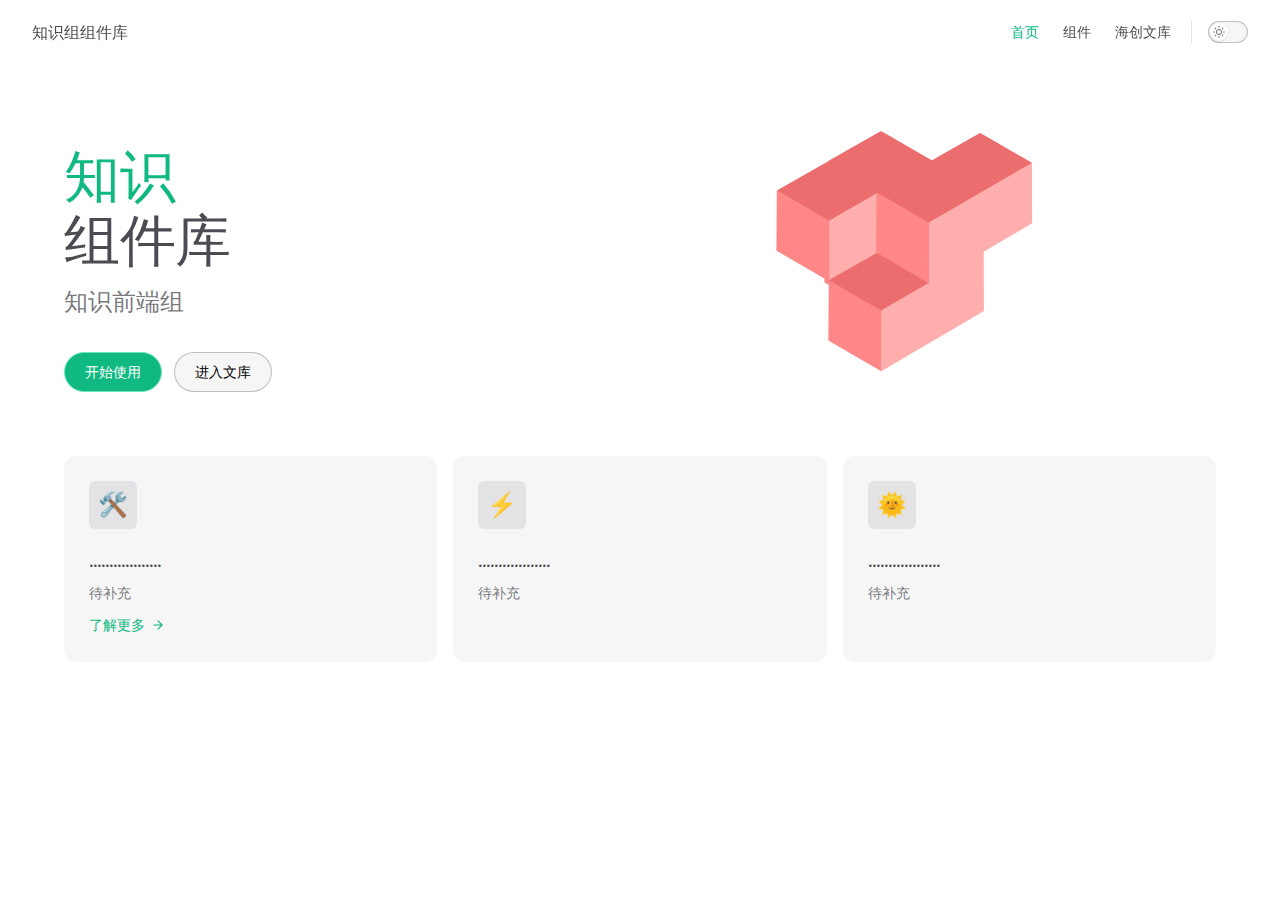
==== index.html @ 42d9f1ba "git:pull" ====
<!DOCTYPE html>
<html lang="en-US" dir="ltr">
  <head>
    <meta charset="utf-8">
    <meta name="viewport" content="width=device-width,initial-scale=1">
    <title>hczy-ui | hczy-ui</title>
    <meta name="description" content="A VitePress site">
    <link rel="preload stylesheet" href="/assets/style.53aad2ac.css" as="style">
    <link rel="modulepreload" href="/assets/app.c8b54fea.js">
    <link rel="modulepreload" href="/assets/index.md.1f86c9ad.lean.js">
    
    <script id="check-dark-light">(()=>{const e=localStorage.getItem("vitepress-theme-appearance")||"",a=window.matchMedia("(prefers-color-scheme: dark)").matches;(!e||e==="auto"?a:e==="dark")&&document.documentElement.classList.add("dark")})();</script>
  </head>
  <body>
    <div id="app"><div class="Layout" data-v-35c26ed0><!--[--><!--]--><!--[--><span tabindex="-1" data-v-6541619d></span><a href="#VPContent" class="VPSkipLink visually-hidden" data-v-6541619d> Skip to content </a><!--]--><!----><header class="VPNav" data-v-35c26ed0 data-v-e6cbc882><div class="VPNavBar" data-v-e6cbc882 data-v-6816e725><div class="container" data-v-6816e725><div class="title" data-v-6816e725><div class="VPNavBarTitle" data-v-6816e725 data-v-07f332f5><a class="title" href="/" data-v-07f332f5><!--[--><!--]--><!----><!--[-->知识组组件库<!--]--><!--[--><!--]--></a></div></div><div class="content" data-v-6816e725><div class="curtain" data-v-6816e725></div><div class="content-body" data-v-6816e725><!--[--><!--]--><!----><nav aria-labelledby="main-nav-aria-label" class="VPNavBarMenu menu" data-v-6816e725 data-v-8c1210cd><span id="main-nav-aria-label" class="visually-hidden" data-v-8c1210cd>Main Navigation</span><!--[--><!--[--><a class="VPLink link VPNavBarMenuLink active" href="/" data-v-8c1210cd data-v-b1c957cc data-v-ef7fca0d><!--[-->首页<!--]--><!----></a><!--]--><!--[--><a class="VPLink link VPNavBarMenuLink" href="/components/" data-v-8c1210cd data-v-b1c957cc data-v-ef7fca0d><!--[-->组件<!--]--><!----></a><!--]--><!--[--><a class="VPLink link VPNavBarMenuLink" href="https://github.com/..." target="_blank" rel="noreferrer" data-v-8c1210cd data-v-b1c957cc data-v-ef7fca0d><!--[-->海创文库<!--]--><!----></a><!--]--><!--]--></nav><!----><div class="VPNavBarAppearance appearance" data-v-6816e725 data-v-dcaa1253><button class="VPSwitch VPSwitchAppearance" type="button" role="switch" aria-label="toggle dark mode" aria-checked="false" data-v-dcaa1253 data-v-19ba3a77 data-v-4787c10a><span class="check" data-v-4787c10a><span class="icon" data-v-4787c10a><!--[--><svg xmlns="http://www.w3.org/2000/svg" aria-hidden="true" focusable="false" viewbox="0 0 24 24" class="sun" data-v-19ba3a77><path d="M12,18c-3.3,0-6-2.7-6-6s2.7-6,6-6s6,2.7,6,6S15.3,18,12,18zM12,8c-2.2,0-4,1.8-4,4c0,2.2,1.8,4,4,4c2.2,0,4-1.8,4-4C16,9.8,14.2,8,12,8z"></path><path d="M12,4c-0.6,0-1-0.4-1-1V1c0-0.6,0.4-1,1-1s1,0.4,1,1v2C13,3.6,12.6,4,12,4z"></path><path d="M12,24c-0.6,0-1-0.4-1-1v-2c0-0.6,0.4-1,1-1s1,0.4,1,1v2C13,23.6,12.6,24,12,24z"></path><path d="M5.6,6.6c-0.3,0-0.5-0.1-0.7-0.3L3.5,4.9c-0.4-0.4-0.4-1,0-1.4s1-0.4,1.4,0l1.4,1.4c0.4,0.4,0.4,1,0,1.4C6.2,6.5,5.9,6.6,5.6,6.6z"></path><path d="M19.8,20.8c-0.3,0-0.5-0.1-0.7-0.3l-1.4-1.4c-0.4-0.4-0.4-1,0-1.4s1-0.4,1.4,0l1.4,1.4c0.4,0.4,0.4,1,0,1.4C20.3,20.7,20,20.8,19.8,20.8z"></path><path d="M3,13H1c-0.6,0-1-0.4-1-1s0.4-1,1-1h2c0.6,0,1,0.4,1,1S3.6,13,3,13z"></path><path d="M23,13h-2c-0.6,0-1-0.4-1-1s0.4-1,1-1h2c0.6,0,1,0.4,1,1S23.6,13,23,13z"></path><path d="M4.2,20.8c-0.3,0-0.5-0.1-0.7-0.3c-0.4-0.4-0.4-1,0-1.4l1.4-1.4c0.4-0.4,1-0.4,1.4,0s0.4,1,0,1.4l-1.4,1.4C4.7,20.7,4.5,20.8,4.2,20.8z"></path><path d="M18.4,6.6c-0.3,0-0.5-0.1-0.7-0.3c-0.4-0.4-0.4-1,0-1.4l1.4-1.4c0.4-0.4,1-0.4,1.4,0s0.4,1,0,1.4l-1.4,1.4C18.9,6.5,18.6,6.6,18.4,6.6z"></path></svg><svg xmlns="http://www.w3.org/2000/svg" aria-hidden="true" focusable="false" viewbox="0 0 24 24" class="moon" data-v-19ba3a77><path d="M12.1,22c-0.3,0-0.6,0-0.9,0c-5.5-0.5-9.5-5.4-9-10.9c0.4-4.8,4.2-8.6,9-9c0.4,0,0.8,0.2,1,0.5c0.2,0.3,0.2,0.8-0.1,1.1c-2,2.7-1.4,6.4,1.3,8.4c2.1,1.6,5,1.6,7.1,0c0.3-0.2,0.7-0.3,1.1-0.1c0.3,0.2,0.5,0.6,0.5,1c-0.2,2.7-1.5,5.1-3.6,6.8C16.6,21.2,14.4,22,12.1,22zM9.3,4.4c-2.9,1-5,3.6-5.2,6.8c-0.4,4.4,2.8,8.3,7.2,8.7c2.1,0.2,4.2-0.4,5.8-1.8c1.1-0.9,1.9-2.1,2.4-3.4c-2.5,0.9-5.3,0.5-7.5-1.1C9.2,11.4,8.1,7.7,9.3,4.4z"></path></svg><!--]--></span></span></button></div><!----><div class="VPFlyout VPNavBarExtra extra" data-v-6816e725 data-v-fc88e319 data-v-a99ef5df><button type="button" class="button" aria-haspopup="true" aria-expanded="false" aria-label="extra navigation" data-v-a99ef5df><svg xmlns="http://www.w3.org/2000/svg" aria-hidden="true" focusable="false" viewbox="0 0 24 24" class="icon" data-v-a99ef5df><circle cx="12" cy="12" r="2"></circle><circle cx="19" cy="12" r="2"></circle><circle cx="5" cy="12" r="2"></circle></svg></button><div class="menu" data-v-a99ef5df><div class="VPMenu" data-v-a99ef5df data-v-aa92d9ba><!----><!--[--><!--[--><!----><div class="group" data-v-fc88e319><div class="item appearance" data-v-fc88e319><p class="label" data-v-fc88e319>Appearance</p><div class="appearance-action" data-v-fc88e319><button class="VPSwitch VPSwitchAppearance" type="button" role="switch" aria-label="toggle dark mode" aria-checked="false" data-v-fc88e319 data-v-19ba3a77 data-v-4787c10a><span class="check" data-v-4787c10a><span class="icon" data-v-4787c10a><!--[--><svg xmlns="http://www.w3.org/2000/svg" aria-hidden="true" focusable="false" viewbox="0 0 24 24" class="sun" data-v-19ba3a77><path d="M12,18c-3.3,0-6-2.7-6-6s2.7-6,6-6s6,2.7,6,6S15.3,18,12,18zM12,8c-2.2,0-4,1.8-4,4c0,2.2,1.8,4,4,4c2.2,0,4-1.8,4-4C16,9.8,14.2,8,12,8z"></path><path d="M12,4c-0.6,0-1-0.4-1-1V1c0-0.6,0.4-1,1-1s1,0.4,1,1v2C13,3.6,12.6,4,12,4z"></path><path d="M12,24c-0.6,0-1-0.4-1-1v-2c0-0.6,0.4-1,1-1s1,0.4,1,1v2C13,23.6,12.6,24,12,24z"></path><path d="M5.6,6.6c-0.3,0-0.5-0.1-0.7-0.3L3.5,4.9c-0.4-0.4-0.4-1,0-1.4s1-0.4,1.4,0l1.4,1.4c0.4,0.4,0.4,1,0,1.4C6.2,6.5,5.9,6.6,5.6,6.6z"></path><path d="M19.8,20.8c-0.3,0-0.5-0.1-0.7-0.3l-1.4-1.4c-0.4-0.4-0.4-1,0-1.4s1-0.4,1.4,0l1.4,1.4c0.4,0.4,0.4,1,0,1.4C20.3,20.7,20,20.8,19.8,20.8z"></path><path d="M3,13H1c-0.6,0-1-0.4-1-1s0.4-1,1-1h2c0.6,0,1,0.4,1,1S3.6,13,3,13z"></path><path d="M23,13h-2c-0.6,0-1-0.4-1-1s0.4-1,1-1h2c0.6,0,1,0.4,1,1S23.6,13,23,13z"></path><path d="M4.2,20.8c-0.3,0-0.5-0.1-0.7-0.3c-0.4-0.4-0.4-1,0-1.4l1.4-1.4c0.4-0.4,1-0.4,1.4,0s0.4,1,0,1.4l-1.4,1.4C4.7,20.7,4.5,20.8,4.2,20.8z"></path><path d="M18.4,6.6c-0.3,0-0.5-0.1-0.7-0.3c-0.4-0.4-0.4-1,0-1.4l1.4-1.4c0.4-0.4,1-0.4,1.4,0s0.4,1,0,1.4l-1.4,1.4C18.9,6.5,18.6,6.6,18.4,6.6z"></path></svg><svg xmlns="http://www.w3.org/2000/svg" aria-hidden="true" focusable="false" viewbox="0 0 24 24" class="moon" data-v-19ba3a77><path d="M12.1,22c-0.3,0-0.6,0-0.9,0c-5.5-0.5-9.5-5.4-9-10.9c0.4-4.8,4.2-8.6,9-9c0.4,0,0.8,0.2,1,0.5c0.2,0.3,0.2,0.8-0.1,1.1c-2,2.7-1.4,6.4,1.3,8.4c2.1,1.6,5,1.6,7.1,0c0.3-0.2,0.7-0.3,1.1-0.1c0.3,0.2,0.5,0.6,0.5,1c-0.2,2.7-1.5,5.1-3.6,6.8C16.6,21.2,14.4,22,12.1,22zM9.3,4.4c-2.9,1-5,3.6-5.2,6.8c-0.4,4.4,2.8,8.3,7.2,8.7c2.1,0.2,4.2-0.4,5.8-1.8c1.1-0.9,1.9-2.1,2.4-3.4c-2.5,0.9-5.3,0.5-7.5-1.1C9.2,11.4,8.1,7.7,9.3,4.4z"></path></svg><!--]--></span></span></button></div></div></div><!----><!--]--><!--]--></div></div></div><!--[--><!--]--><button type="button" class="VPNavBarHamburger hamburger" aria-label="mobile navigation" aria-expanded="false" aria-controls="VPNavScreen" data-v-6816e725 data-v-3ee3f76e><span class="container" data-v-3ee3f76e><span class="top" data-v-3ee3f76e></span><span class="middle" data-v-3ee3f76e></span><span class="bottom" data-v-3ee3f76e></span></span></button></div></div></div></div><!----></header><!----><!----><div class="VPContent is-home" id="VPContent" data-v-35c26ed0 data-v-f204a556><div class="VPHome" data-v-f204a556 data-v-cc512953><!--[--><!--]--><div class="VPHero has-image VPHomeHero" data-v-cc512953 data-v-f5e2e312><div class="container" data-v-f5e2e312><div class="main" data-v-f5e2e312><h1 class="name" data-v-f5e2e312><span class="clip" data-v-f5e2e312>知识</span></h1><p class="text" data-v-f5e2e312>组件库</p><p class="tagline" data-v-f5e2e312>知识前端组</p><div class="actions" data-v-f5e2e312><!--[--><div class="action" data-v-f5e2e312><a class="VPButton medium brand" href="/components/button/" data-v-f5e2e312 data-v-d3cba29b>开始使用</a></div><div class="action" data-v-f5e2e312><a class="VPButton medium alt" href="/" data-v-f5e2e312 data-v-d3cba29b>进入文库</a></div><!--]--></div></div><div class="image" data-v-f5e2e312><div class="image-container" data-v-f5e2e312><div class="image-bg" data-v-f5e2e312></div><!--[--><!--[--><img class="VPImage image-src" src="/h-ui.gif" alt="VitePress" data-v-1a1588cc><!--]--><!--]--></div></div></div></div><!--[--><!--]--><!--[--><!--]--><div class="VPFeatures VPHomeFeatures" data-v-cc512953 data-v-af860626><div class="container" data-v-af860626><div class="items" data-v-af860626><!--[--><div class="grid-3 item" data-v-af860626><a class="VPLink link VPFeature" href="/guide/start.html" data-v-af860626 data-v-3baa113a data-v-ef7fca0d><!--[--><article class="box" data-v-3baa113a><div class="icon" data-v-3baa113a>🛠️</div><h2 class="title" data-v-3baa113a>..................</h2><p class="details" data-v-3baa113a>待补充</p><div class="link-text" data-v-3baa113a><p class="link-text-value" data-v-3baa113a>了解更多 <svg xmlns="http://www.w3.org/2000/svg" viewbox="0 0 24 24" class="link-text-icon" data-v-3baa113a><path d="M19.9,12.4c0.1-0.2,0.1-0.5,0-0.8c-0.1-0.1-0.1-0.2-0.2-0.3l-7-7c-0.4-0.4-1-0.4-1.4,0s-0.4,1,0,1.4l5.3,5.3H5c-0.6,0-1,0.4-1,1s0.4,1,1,1h11.6l-5.3,5.3c-0.4,0.4-0.4,1,0,1.4c0.2,0.2,0.5,0.3,0.7,0.3s0.5-0.1,0.7-0.3l7-7C19.8,12.6,19.9,12.5,19.9,12.4z"></path></svg></p></div></article><!--]--><!----></a></div><div class="grid-3 item" data-v-af860626><span class="VPLink VPFeature" data-v-af860626 data-v-3baa113a data-v-ef7fca0d><!--[--><article class="box" data-v-3baa113a><div class="icon" data-v-3baa113a>⚡️</div><h2 class="title" data-v-3baa113a>..................</h2><p class="details" data-v-3baa113a>待补充</p><!----></article><!--]--><!----></span></div><div class="grid-3 item" data-v-af860626><span class="VPLink VPFeature" data-v-af860626 data-v-3baa113a data-v-ef7fca0d><!--[--><article class="box" data-v-3baa113a><div class="icon" data-v-3baa113a>🌞</div><h2 class="title" data-v-3baa113a>..................</h2><p class="details" data-v-3baa113a>待补充</p><!----></article><!--]--><!----></span></div><!--]--></div></div></div><!--[--><!--]--><div style="position:relative;" data-v-cc512953><div></div></div></div></div><!----><!--[--><!--]--></div></div>
    <script>__VP_HASH_MAP__ = JSON.parse("{\"components_index.md\":\"b02fc801\",\"index.md\":\"1f86c9ad\",\"components_button_index.md\":\"ef68890c\"}")</script>
    <script type="module" async src="/assets/app.c8b54fea.js"></script>
    
  </body>
</html>
---- assets/style.53aad2ac.css ----
@font-face{font-family:Inter var;font-weight:100 900;font-display:swap;font-style:normal;font-named-instance:"Regular";src:url(/assets/inter-roman-cyrillic.5f2c6c8c.woff2) format("woff2");unicode-range:U+0301,U+0400-045F,U+0490-0491,U+04B0-04B1,U+2116}@font-face{font-family:Inter var;font-weight:100 900;font-display:swap;font-style:normal;font-named-instance:"Regular";src:url(/assets/inter-roman-cyrillic-ext.e75737ce.woff2) format("woff2");unicode-range:U+0460-052F,U+1C80-1C88,U+20B4,U+2DE0-2DFF,U+A640-A69F,U+FE2E-FE2F}@font-face{font-family:Inter var;font-weight:100 900;font-display:swap;font-style:normal;font-named-instance:"Regular";src:url(/assets/inter-roman-greek.d5a6d92a.woff2) format("woff2");unicode-range:U+0370-03FF}@font-face{font-family:Inter var;font-weight:100 900;font-display:swap;font-style:normal;font-named-instance:"Regular";src:url(/assets/inter-roman-greek-ext.ab0619bc.woff2) format("woff2");unicode-range:U+1F00-1FFF}@font-face{font-family:Inter var;font-weight:100 900;font-display:swap;font-style:normal;font-named-instance:"Regular";src:url(/assets/inter-roman-latin.2ed14f66.woff2) format("woff2");unicode-range:U+0000-00FF,U+0131,U+0152-0153,U+02BB-02BC,U+02C6,U+02DA,U+02DC,U+2000-206F,U+2074,U+20AC,U+2122,U+2191,U+2193,U+2212,U+2215,U+FEFF,U+FFFD}@font-face{font-family:Inter var;font-weight:100 900;font-display:swap;font-style:normal;font-named-instance:"Regular";src:url(/assets/inter-roman-latin-ext.0030eebd.woff2) format("woff2");unicode-range:U+0100-024F,U+0259,U+1E00-1EFF,U+2020,U+20A0-20AB,U+20AD-20CF,U+2113,U+2C60-2C7F,U+A720-A7FF}@font-face{font-family:Inter var;font-weight:100 900;font-display:swap;font-style:normal;font-named-instance:"Regular";src:url(/assets/inter-roman-vietnamese.14ce25a6.woff2) format("woff2");unicode-range:U+0102-0103,U+0110-0111,U+0128-0129,U+0168-0169,U+01A0-01A1,U+01AF-01B0,U+1EA0-1EF9,U+20AB}@font-face{font-family:Inter var;font-weight:100 900;font-display:swap;font-style:italic;font-named-instance:"Italic";src:url(/assets/inter-italic-cyrillic.ea42a392.woff2) format("woff2");unicode-range:U+0301,U+0400-045F,U+0490-0491,U+04B0-04B1,U+2116}@font-face{font-family:Inter var;font-weight:100 900;font-display:swap;font-style:italic;font-named-instance:"Italic";src:url(/assets/inter-italic-cyrillic-ext.33bd5a8e.woff2) format("woff2");unicode-range:U+0460-052F,U+1C80-1C88,U+20B4,U+2DE0-2DFF,U+A640-A69F,U+FE2E-FE2F}@font-face{font-family:Inter var;font-weight:100 900;font-display:swap;font-style:italic;font-named-instance:"Italic";src:url(/assets/inter-italic-greek.8f4463c4.woff2) format("woff2");unicode-range:U+0370-03FF}@font-face{font-family:Inter var;font-weight:100 900;font-display:swap;font-style:italic;font-named-instance:"Italic";src:url(/assets/inter-italic-greek-ext.4fbe9427.woff2) format("woff2");unicode-range:U+1F00-1FFF}@font-face{font-family:Inter var;font-weight:100 900;font-display:swap;font-style:italic;font-named-instance:"Italic";src:url(/assets/inter-italic-latin.bd3b6f56.woff2) format("woff2");unicode-range:U+0000-00FF,U+0131,U+0152-0153,U+02BB-02BC,U+02C6,U+02DA,U+02DC,U+2000-206F,U+2074,U+20AC,U+2122,U+2191,U+2193,U+2212,U+2215,U+FEFF,U+FFFD}@font-face{font-family:Inter var;font-weight:100 900;font-display:swap;font-style:italic;font-named-instance:"Italic";src:url(/assets/inter-italic-latin-ext.bd8920cc.woff2) format("woff2");unicode-range:U+0100-024F,U+0259,U+1E00-1EFF,U+2020,U+20A0-20AB,U+20AD-20CF,U+2113,U+2C60-2C7F,U+A720-A7FF}@font-face{font-family:Inter var;font-weight:100 900;font-display:swap;font-style:italic;font-named-instance:"Italic";src:url(/assets/inter-italic-vietnamese.6ce511fb.woff2) format("woff2");unicode-range:U+0102-0103,U+0110-0111,U+0128-0129,U+0168-0169,U+01A0-01A1,U+01AF-01B0,U+1EA0-1EF9,U+20AB}:root{--vp-c-white: #ffffff;--vp-c-black: #000000;--vp-c-gray: #8e8e93;--vp-c-text-light-1: rgba(60, 60, 67, .92);--vp-c-text-light-2: rgba(60, 60, 67, .7);--vp-c-text-light-3: rgba(60, 60, 67, .33);--vp-c-text-dark-1: rgba(255, 255, 245, .86);--vp-c-text-dark-2: rgba(235, 235, 245, .6);--vp-c-text-dark-3: rgba(235, 235, 245, .38);--vp-c-green: #10b981;--vp-c-green-light: #34d399;--vp-c-green-lighter: #6ee7b7;--vp-c-green-dark: #059669;--vp-c-green-darker: #047857;--vp-c-green-dimm-1: rgba(16, 185, 129, .05);--vp-c-green-dimm-2: rgba(16, 185, 129, .2);--vp-c-green-dimm-3: rgba(16, 185, 129, .5);--vp-c-yellow: #eab308;--vp-c-yellow-light: #facc15;--vp-c-yellow-lighter: #fde047;--vp-c-yellow-dark: #ca8a04;--vp-c-yellow-darker: #a16207;--vp-c-yellow-dimm-1: rgba(234, 179, 8, .05);--vp-c-yellow-dimm-2: rgba(234, 179, 8, .2);--vp-c-yellow-dimm-3: rgba(234, 179, 8, .5);--vp-c-red: #f43f5e;--vp-c-red-light: #fb7185;--vp-c-red-lighter: #fda4af;--vp-c-red-dark: #e11d48;--vp-c-red-darker: #be123c;--vp-c-red-dimm-1: rgba(244, 63, 94, .05);--vp-c-red-dimm-2: rgba(244, 63, 94, .2);--vp-c-red-dimm-3: rgba(244, 63, 94, .5);--vp-c-sponsor: #db2777}:root{--vp-c-bg: #ffffff;--vp-c-bg-elv: #ffffff;--vp-c-bg-elv-up: #ffffff;--vp-c-bg-elv-down: #f6f6f7;--vp-c-bg-elv-mute: #f6f6f7;--vp-c-bg-soft: #f6f6f7;--vp-c-bg-soft-up: #ffffff;--vp-c-bg-soft-down: #e3e3e5;--vp-c-bg-soft-mute: #e3e3e5;--vp-c-bg-alt: #f6f6f7;--vp-c-border: rgba(60, 60, 67, .29);--vp-c-divider: rgba(60, 60, 67, .12);--vp-c-gutter: rgba(60, 60, 67, .12);--vp-c-neutral: var(--vp-c-black);--vp-c-neutral-inverse: var(--vp-c-white);--vp-c-text-1: var(--vp-c-text-light-1);--vp-c-text-2: var(--vp-c-text-light-2);--vp-c-text-3: var(--vp-c-text-light-3);--vp-c-text-inverse-1: var(--vp-c-text-dark-1);--vp-c-text-inverse-2: var(--vp-c-text-dark-2);--vp-c-text-inverse-3: var(--vp-c-text-dark-3);--vp-c-text-code: #476582;--vp-c-brand: var(--vp-c-green);--vp-c-brand-light: var(--vp-c-green-light);--vp-c-brand-lighter: var(--vp-c-green-lighter);--vp-c-brand-dark: var(--vp-c-green-dark);--vp-c-brand-darker: var(--vp-c-green-darker);--vp-c-mute: #f6f6f7;--vp-c-mute-light: #f9f9fc;--vp-c-mute-lighter: #ffffff;--vp-c-mute-dark: #e3e3e5;--vp-c-mute-darker: #d7d7d9}.dark{--vp-c-bg: #1e1e20;--vp-c-bg-elv: #252529;--vp-c-bg-elv-up: #313136;--vp-c-bg-elv-down: #1e1e20;--vp-c-bg-elv-mute: #313136;--vp-c-bg-soft: #252529;--vp-c-bg-soft-up: #313136;--vp-c-bg-soft-down: #1e1e20;--vp-c-bg-soft-mute: #313136;--vp-c-bg-alt: #161618;--vp-c-border: rgba(82, 82, 89, .68);--vp-c-divider: rgba(82, 82, 89, .32);--vp-c-gutter: #000000;--vp-c-neutral: var(--vp-c-white);--vp-c-neutral-inverse: var(--vp-c-black);--vp-c-text-1: var(--vp-c-text-dark-1);--vp-c-text-2: var(--vp-c-text-dark-2);--vp-c-text-3: var(--vp-c-text-dark-3);--vp-c-text-inverse-1: var(--vp-c-text-light-1);--vp-c-text-inverse-2: var(--vp-c-text-light-2);--vp-c-text-inverse-3: var(--vp-c-text-light-3);--vp-c-text-code: #c9def1;--vp-c-mute: #313136;--vp-c-mute-light: #3a3a3c;--vp-c-mute-lighter: #505053;--vp-c-mute-dark: #2c2c30;--vp-c-mute-darker: #252529}:root{--vp-font-family-base: "Inter var", "Inter", ui-sans-serif, system-ui, -apple-system, BlinkMacSystemFont, "Segoe UI", Roboto, "Helvetica Neue", Helvetica, Arial, "Noto Sans", sans-serif, "Apple Color Emoji", "Segoe UI Emoji", "Segoe UI Symbol", "Noto Color Emoji";--vp-font-family-mono: ui-monospace, SFMono-Regular, "SF Mono", Menlo, Monaco, Consolas, "Liberation Mono", "Courier New", monospace}:root{--vp-shadow-1: 0 1px 2px rgba(0, 0, 0, .04), 0 1px 2px rgba(0, 0, 0, .06);--vp-shadow-2: 0 3px 12px rgba(0, 0, 0, .07), 0 1px 4px rgba(0, 0, 0, .07);--vp-shadow-3: 0 12px 32px rgba(0, 0, 0, .1), 0 2px 6px rgba(0, 0, 0, .08);--vp-shadow-4: 0 14px 44px rgba(0, 0, 0, .12), 0 3px 9px rgba(0, 0, 0, .12);--vp-shadow-5: 0 18px 56px rgba(0, 0, 0, .16), 0 4px 12px rgba(0, 0, 0, .16)}:root{--vp-z-index-local-nav: 10;--vp-z-index-nav: 20;--vp-z-index-layout-top: 30;--vp-z-index-backdrop: 40;--vp-z-index-sidebar: 50;--vp-z-index-footer: 60}:root{--vp-icon-copy: url("data:image/svg+xml,%3Csvg xmlns='http://www.w3.org/2000/svg' fill='none' height='20' width='20' stroke='rgba(128,128,128,1)' stroke-width='2' viewBox='0 0 24 24'%3E%3Cpath stroke-linecap='round' stroke-linejoin='round' d='M9 5H7a2 2 0 0 0-2 2v12a2 2 0 0 0 2 2h10a2 2 0 0 0 2-2V7a2 2 0 0 0-2-2h-2M9 5a2 2 0 0 0 2 2h2a2 2 0 0 0 2-2M9 5a2 2 0 0 1 2-2h2a2 2 0 0 1 2 2'/%3E%3C/svg%3E");--vp-icon-copied: url("data:image/svg+xml,%3Csvg xmlns='http://www.w3.org/2000/svg' fill='none' height='20' width='20' stroke='rgba(128,128,128,1)' stroke-width='2' viewBox='0 0 24 24'%3E%3Cpath stroke-linecap='round' stroke-linejoin='round' d='M9 5H7a2 2 0 0 0-2 2v12a2 2 0 0 0 2 2h10a2 2 0 0 0 2-2V7a2 2 0 0 0-2-2h-2M9 5a2 2 0 0 0 2 2h2a2 2 0 0 0 2-2M9 5a2 2 0 0 1 2-2h2a2 2 0 0 1 2 2m-6 9 2 2 4-4'/%3E%3C/svg%3E")}:root{--vp-layout-max-width: 1440px}:root{--vp-code-line-height: 1.7;--vp-code-font-size: .875em;--vp-code-block-color: var(--vp-c-text-dark-1);--vp-code-block-bg: #292b30;--vp-code-block-divider-color: #000000;--vp-code-line-highlight-color: rgba(0, 0, 0, .5);--vp-code-line-number-color: var(--vp-c-text-dark-3);--vp-code-line-diff-add-color: var(--vp-c-green-dimm-2);--vp-code-line-diff-add-symbol-color: var(--vp-c-green);--vp-code-line-diff-remove-color: var(--vp-c-red-dimm-2);--vp-code-line-diff-remove-symbol-color: var(--vp-c-red);--vp-code-line-warning-color: var(--vp-c-yellow-dimm-2);--vp-code-line-error-color: var(--vp-c-red-dimm-2);--vp-code-copy-code-hover-bg: rgba(255, 255, 255, .05);--vp-code-copy-code-active-text: var(--vp-c-text-dark-2);--vp-code-tab-divider: var(--vp-code-block-divider-color);--vp-code-tab-text-color: var(--vp-c-text-dark-2);--vp-code-tab-bg: var(--vp-code-block-bg);--vp-code-tab-hover-text-color: var(--vp-c-text-dark-1);--vp-code-tab-active-text-color: var(--vp-c-text-dark-1);--vp-code-tab-active-bar-color: var(--vp-c-brand)}.dark{--vp-code-block-bg: #161618}:root{--vp-button-brand-border: var(--vp-c-brand-lighter);--vp-button-brand-text: var(--vp-c-white);--vp-button-brand-bg: var(--vp-c-brand);--vp-button-brand-hover-border: var(--vp-c-brand-lighter);--vp-button-brand-hover-text: var(--vp-c-white);--vp-button-brand-hover-bg: var(--vp-c-brand-dark);--vp-button-brand-active-border: var(--vp-c-brand-lighter);--vp-button-brand-active-text: var(--vp-c-white);--vp-button-brand-active-bg: var(--vp-c-brand-darker);--vp-button-alt-border: var(--vp-c-border);--vp-button-alt-text: var(--vp-c-neutral);--vp-button-alt-bg: var(--vp-c-mute);--vp-button-alt-hover-border: var(--vp-c-border);--vp-button-alt-hover-text: var(--vp-c-neutral);--vp-button-alt-hover-bg: var(--vp-c-mute-dark);--vp-button-alt-active-border: var(--vp-c-border);--vp-button-alt-active-text: var(--vp-c-neutral);--vp-button-alt-active-bg: var(--vp-c-mute-darker);--vp-button-sponsor-border: var(--vp-c-gray-light-3);--vp-button-sponsor-text: var(--vp-c-text-light-2);--vp-button-sponsor-bg: transparent;--vp-button-sponsor-hover-border: var(--vp-c-sponsor);--vp-button-sponsor-hover-text: var(--vp-c-sponsor);--vp-button-sponsor-hover-bg: transparent;--vp-button-sponsor-active-border: var(--vp-c-sponsor);--vp-button-sponsor-active-text: var(--vp-c-sponsor);--vp-button-sponsor-active-bg: transparent}.dark{--vp-button-sponsor-border: var(--vp-c-gray-dark-1);--vp-button-sponsor-text: var(--vp-c-text-dark-2)}:root{--vp-custom-block-font-size: 14px;--vp-custom-block-code-font-size: 13px;--vp-custom-block-info-border: var(--vp-c-border);--vp-custom-block-info-text: var(--vp-c-text-2);--vp-custom-block-info-bg: var(--vp-c-bg-soft);--vp-custom-block-info-code-bg: var(--vp-c-mute);--vp-custom-block-tip-border: var(--vp-c-green-dimm-3);--vp-custom-block-tip-text: var(--vp-c-green);--vp-custom-block-tip-bg: var(--vp-c-green-dimm-1);--vp-custom-block-tip-code-bg: var(--vp-custom-block-tip-bg);--vp-custom-block-warning-border: var(--vp-c-yellow-dimm-3);--vp-custom-block-warning-text: var(--vp-c-yellow);--vp-custom-block-warning-bg: var(--vp-c-yellow-dimm-1);--vp-custom-block-warning-code-bg: var(--vp-custom-block-warning-bg);--vp-custom-block-danger-border: var(--vp-c-red-dimm-3);--vp-custom-block-danger-text: var(--vp-c-red);--vp-custom-block-danger-bg: var(--vp-c-red-dimm-1);--vp-custom-block-danger-code-bg: var(--vp-custom-block-danger-bg);--vp-custom-block-details-border: var(--vp-custom-block-info-border);--vp-custom-block-details-text: var(--vp-custom-block-info-text);--vp-custom-block-details-bg: var(--vp-custom-block-info-bg);--vp-custom-block-details-code-bg: var(--vp-custom-block-details-bg)}:root{--vp-input-border-color: var(--vp-c-border);--vp-input-bg-color: var(--vp-c-bg-alt);--vp-input-hover-border-color: var(--vp-c-gray);--vp-input-switch-bg-color: var(--vp-c-mute)}:root{--vp-nav-height: 64px;--vp-nav-bg-color: var(--vp-c-bg);--vp-nav-screen-bg-color: var(--vp-c-bg)}:root{--vp-local-nav-bg-color: var(--vp-c-bg)}:root{--vp-sidebar-width: 272px;--vp-sidebar-bg-color: var(--vp-c-bg-alt)}:root{--vp-backdrop-bg-color: rgba(0, 0, 0, .6)}:root{--vp-home-hero-name-color: var(--vp-c-brand);--vp-home-hero-name-background: transparent;--vp-home-hero-image-background-image: none;--vp-home-hero-image-filter: none}:root{--vp-badge-info-border: var(--vp-c-border);--vp-badge-info-text: var(--vp-c-text-2);--vp-badge-info-bg: var(--vp-c-bg-soft);--vp-badge-tip-border: var(--vp-c-green-dark);--vp-badge-tip-text: var(--vp-c-green);--vp-badge-tip-bg: var(--vp-c-green-dimm-1);--vp-badge-warning-border: var(--vp-c-yellow-dark);--vp-badge-warning-text: var(--vp-c-yellow);--vp-badge-warning-bg: var(--vp-c-yellow-dimm-1);--vp-badge-danger-border: var(--vp-c-red-dark);--vp-badge-danger-text: var(--vp-c-red);--vp-badge-danger-bg: var(--vp-c-red-dimm-1)}:root{--vp-carbon-ads-text-color: var(--vp-c-text-1);--vp-carbon-ads-poweredby-color: var(--vp-c-text-2);--vp-carbon-ads-bg-color: var(--vp-c-bg-soft);--vp-carbon-ads-hover-text-color: var(--vp-c-brand);--vp-carbon-ads-hover-poweredby-color: var(--vp-c-text-1)}*,:before,:after{box-sizing:border-box}html{line-height:1.4;font-size:16px;-webkit-text-size-adjust:100%}html.dark{color-scheme:dark}body{margin:0;width:100%;min-width:320px;min-height:100vh;line-height:24px;font-family:var(--vp-font-family-base);font-size:16px;font-weight:400;color:var(--vp-c-text-1);background-color:var(--vp-c-bg);direction:ltr;font-synthesis:none;text-rendering:optimizeLegibility;-webkit-font-smoothing:antialiased;-moz-osx-font-smoothing:grayscale}main{display:block}h1,h2,h3,h4,h5,h6{margin:0;line-height:24px;font-size:16px;font-weight:400}p{margin:0}strong,b{font-weight:600}a,area,button,[role=button],input,label,select,summary,textarea{touch-action:manipulation}a{color:inherit;text-decoration:inherit}ol,ul{list-style:none;margin:0;padding:0}blockquote{margin:0}pre,code,kbd,samp{font-family:var(--vp-font-family-mono)}img,svg,video,canvas,audio,iframe,embed,object{display:block}figure{margin:0}img,video{max-width:100%;height:auto}button,input,optgroup,select,textarea{border:0;padding:0;line-height:inherit;color:inherit}button{padding:0;font-family:inherit;background-color:transparent;background-image:none}button:enabled,[role=button]:enabled{cursor:pointer}button:focus,button:focus-visible{outline:1px dotted;outline:4px auto -webkit-focus-ring-color}button:focus:not(:focus-visible){outline:none!important}input:focus,textarea:focus,select:focus{outline:none}table{border-collapse:collapse}input{background-color:transparent}input:-ms-input-placeholder,textarea:-ms-input-placeholder{color:var(--vp-c-text-3)}input::-ms-input-placeholder,textarea::-ms-input-placeholder{color:var(--vp-c-text-3)}input::placeholder,textarea::placeholder{color:var(--vp-c-text-3)}input::-webkit-outer-spin-button,input::-webkit-inner-spin-button{-webkit-appearance:none;margin:0}input[type=number]{-moz-appearance:textfield}textarea{resize:vertical}select{-webkit-appearance:none}fieldset{margin:0;padding:0}h1,h2,h3,h4,h5,h6,li,p{overflow-wrap:break-word}vite-error-overlay{z-index:9999}.visually-hidden{position:absolute;width:1px;height:1px;white-space:nowrap;clip:rect(0 0 0 0);clip-path:inset(50%);overflow:hidden}.custom-block{border:1px solid transparent;border-radius:8px;padding:16px 16px 8px;line-height:24px;font-size:var(--vp-custom-block-font-size);color:var(--vp-c-text-2)}.custom-block.info{border-color:var(--vp-custom-block-info-border);color:var(--vp-custom-block-info-text);background-color:var(--vp-custom-block-info-bg)}.custom-block.info code{background-color:var(--vp-custom-block-info-code-bg)}.custom-block.tip{border-color:var(--vp-custom-block-tip-border);color:var(--vp-custom-block-tip-text);background-color:var(--vp-custom-block-tip-bg)}.custom-block.tip code{background-color:var(--vp-custom-block-tip-code-bg)}.custom-block.warning{border-color:var(--vp-custom-block-warning-border);color:var(--vp-custom-block-warning-text);background-color:var(--vp-custom-block-warning-bg)}.custom-block.warning code{background-color:var(--vp-custom-block-warning-code-bg)}.custom-block.danger{border-color:var(--vp-custom-block-danger-border);color:var(--vp-custom-block-danger-text);background-color:var(--vp-custom-block-danger-bg)}.custom-block.danger code{background-color:var(--vp-custom-block-danger-code-bg)}.custom-block.details{border-color:var(--vp-custom-block-details-border);color:var(--vp-custom-block-details-text);background-color:var(--vp-custom-block-details-bg)}.custom-block.details code{background-color:var(--vp-custom-block-details-code-bg)}.custom-block-title{font-weight:700}.custom-block p+p{margin:8px 0}.custom-block.details summary{margin:0 0 8px;font-weight:700;cursor:pointer}.custom-block.details summary+p{margin:8px 0}.custom-block a{color:inherit;font-weight:600;text-decoration:underline;transition:opacity .25s}.custom-block a:hover{opacity:.6}.custom-block code{font-size:var(--vp-custom-block-code-font-size)}.dark .vp-code-light{display:none}html:not(.dark) .vp-code-dark{display:none}.vp-code-group{margin-top:16px}.vp-code-group .tabs{position:relative;display:flex;margin-right:-24px;margin-left:-24px;padding:0 12px;background-color:var(--vp-code-tab-bg);overflow-x:auto;overflow-y:hidden}.vp-code-group .tabs:after{position:absolute;right:0;bottom:0;left:0;height:1px;background-color:var(--vp-code-tab-divider);content:""}@media (min-width: 640px){.vp-code-group .tabs{margin-right:0;margin-left:0;border-radius:8px 8px 0 0}}.vp-code-group .tabs input{position:absolute;opacity:0;pointer-events:none}.vp-code-group .tabs label{position:relative;display:inline-block;border-bottom:1px solid transparent;padding:0 12px;line-height:48px;font-size:14px;font-weight:500;color:var(--vp-code-tab-text-color);background-color:var(--vp-code-tab-bg);white-space:nowrap;cursor:pointer;transition:color .25s}.vp-code-group .tabs label:after{position:absolute;right:8px;bottom:-1px;left:8px;z-index:10;height:1px;content:"";background-color:transparent;transition:background-color .25s}.vp-code-group label:hover{color:var(--vp-code-tab-hover-text-color)}.vp-code-group input:checked+label{color:var(--vp-code-tab-active-text-color)}.vp-code-group input:checked+label:after{background-color:var(--vp-code-tab-active-bar-color)}.vp-code-group div[class*=language-]{display:none;margin-top:0!important;border-top-left-radius:0!important;border-top-right-radius:0!important}.vp-code-group div[class*=language-].active{display:block}.vp-doc h1,.vp-doc h2,.vp-doc h3,.vp-doc h4,.vp-doc h5,.vp-doc h6{position:relative;font-weight:600;outline:none}.vp-doc h1{letter-spacing:-.02em;line-height:40px;font-size:28px}.vp-doc h2{margin:48px 0 16px;border-top:1px solid var(--vp-c-divider);padding-top:24px;letter-spacing:-.02em;line-height:32px;font-size:24px}.vp-doc h3{margin:32px 0 0;letter-spacing:-.01em;line-height:28px;font-size:20px}.vp-doc .header-anchor{float:left;margin-left:-.87em;padding-right:.23em;font-weight:500;user-select:none;opacity:0;transition:color .25s,opacity .25s}.vp-doc h1:hover .header-anchor,.vp-doc h1 .header-anchor:focus,.vp-doc h2:hover .header-anchor,.vp-doc h2 .header-anchor:focus,.vp-doc h3:hover .header-anchor,.vp-doc h3 .header-anchor:focus,.vp-doc h4:hover .header-anchor,.vp-doc h4 .header-anchor:focus,.vp-doc h5:hover .header-anchor,.vp-doc h5 .header-anchor:focus,.vp-doc h6:hover .header-anchor,.vp-doc h6 .header-anchor:focus{opacity:1}@media (min-width: 768px){.vp-doc h1{letter-spacing:-.02em;line-height:40px;font-size:32px}}.vp-doc p,.vp-doc summary{margin:16px 0}.vp-doc p{line-height:28px}.vp-doc blockquote{margin:16px 0;border-left:2px solid var(--vp-c-divider);padding-left:16px;transition:border-color .5s}.vp-doc blockquote>p{margin:0;font-size:16px;color:var(--vp-c-text-2);transition:color .5s}.vp-doc a{font-weight:500;color:var(--vp-c-brand);text-decoration-style:dotted;transition:color .25s}.vp-doc a:hover{color:var(--vp-c-brand-dark)}.vp-doc strong{font-weight:600}.vp-doc ul,.vp-doc ol{padding-left:1.25rem;margin:16px 0}.vp-doc ul{list-style:disc}.vp-doc ol{list-style:decimal}.vp-doc li+li{margin-top:8px}.vp-doc li>ol,.vp-doc li>ul{margin:8px 0 0}.vp-doc table{display:block;border-collapse:collapse;margin:20px 0;overflow-x:auto}.vp-doc tr{border-top:1px solid var(--vp-c-divider);transition:background-color .5s}.vp-doc tr:nth-child(2n){background-color:var(--vp-c-bg-soft)}.vp-doc th,.vp-doc td{border:1px solid var(--vp-c-divider);padding:8px 16px}.vp-doc th{text-align:left;font-size:14px;font-weight:600;color:var(--vp-c-text-2);background-color:var(--vp-c-bg-soft)}.vp-doc td{font-size:14px}.vp-doc hr{margin:16px 0;border:none;border-top:1px solid var(--vp-c-divider)}.vp-doc .custom-block{margin:16px 0}.vp-doc .custom-block p{margin:8px 0;line-height:24px}.vp-doc .custom-block p:first-child{margin:0}.vp-doc .custom-block a{color:inherit;font-weight:600;text-decoration:underline;transition:opacity .25s}.vp-doc .custom-block a:hover{opacity:.6}.vp-doc .custom-block code{font-size:var(--vp-custom-block-code-font-size);font-weight:700;color:inherit}.vp-doc .custom-block div[class*=language-]{margin:8px 0}.vp-doc .custom-block div[class*=language-] code{font-weight:400;background-color:transparent}.vp-doc :not(pre,h1,h2,h3,h4,h5,h6)>code{font-size:var(--vp-code-font-size)}.vp-doc :not(pre)>code{border-radius:4px;padding:3px 6px;color:var(--vp-c-text-code);background-color:var(--vp-c-mute);transition:color .5s,background-color .5s}.vp-doc h1>code,.vp-doc h2>code,.vp-doc h3>code{font-size:.9em}.vp-doc a>code{color:var(--vp-c-brand);transition:color .25s}.vp-doc a:hover>code{color:var(--vp-c-brand-dark)}.vp-doc div[class*=language-]{position:relative;margin:16px -24px;background-color:var(--vp-code-block-bg);overflow-x:auto;transition:background-color .5s}@media (min-width: 640px){.vp-doc div[class*=language-]{border-radius:8px;margin:16px 0}}@media (max-width: 639px){.vp-doc li div[class*=language-]{border-radius:8px 0 0 8px}}.vp-doc div[class*=language-]+div[class*=language-],.vp-doc div[class$=-api]+div[class*=language-],.vp-doc div[class*=language-]+div[class$=-api]>div[class*=language-]{margin-top:-8px}.vp-doc [class*=language-] pre,.vp-doc [class*=language-] code{direction:ltr;text-align:left;white-space:pre;word-spacing:normal;word-break:normal;word-wrap:normal;-moz-tab-size:4;-o-tab-size:4;tab-size:4;-webkit-hyphens:none;-moz-hyphens:none;-ms-hyphens:none;hyphens:none}.vp-doc [class*=language-] pre{position:relative;z-index:1;margin:0;padding:16px 0;background:transparent;overflow-x:auto}.vp-doc [class*=language-] code{display:block;padding:0 24px;width:fit-content;min-width:100%;line-height:var(--vp-code-line-height);font-size:var(--vp-code-font-size);color:var(--vp-code-block-color);transition:color .5s}.vp-doc [class*=language-] code .highlighted{background-color:var(--vp-code-line-highlight-color);transition:background-color .5s;margin:0 -24px;padding:0 24px;width:calc(100% + 48px);display:inline-block}.vp-doc [class*=language-] code .highlighted.error{background-color:var(--vp-code-line-error-color)}.vp-doc [class*=language-] code .highlighted.warning{background-color:var(--vp-code-line-warning-color)}.vp-doc [class*=language-] code .diff{transition:background-color .5s;margin:0 -24px;padding:0 24px;width:calc(100% + 48px);display:inline-block}.vp-doc [class*=language-] code .diff:before{position:absolute;left:10px}.vp-doc [class*=language-] .has-focused-lines .line:not(.has-focus){filter:blur(.095rem);opacity:.4;transition:filter .35s,opacity .35s}.vp-doc [class*=language-] .has-focused-lines .line:not(.has-focus){opacity:.7;transition:filter .35s,opacity .35s}.vp-doc [class*=language-]:hover .has-focused-lines .line:not(.has-focus){filter:blur(0);opacity:1}.vp-doc [class*=language-] code .diff.remove{background-color:var(--vp-code-line-diff-remove-color);opacity:.7}.vp-doc [class*=language-] code .diff.remove:before{content:"-";color:var(--vp-code-line-diff-remove-symbol-color)}.vp-doc [class*=language-] code .diff.add{background-color:var(--vp-code-line-diff-add-color)}.vp-doc [class*=language-] code .diff.add:before{content:"+";color:var(--vp-code-line-diff-add-symbol-color)}.vp-doc div[class*=language-].line-numbers-mode{padding-left:32px}.vp-doc .line-numbers-wrapper{position:absolute;top:0;bottom:0;left:0;z-index:3;border-right:1px solid var(--vp-code-block-divider-color);padding-top:16px;width:32px;text-align:center;font-family:var(--vp-font-family-mono);line-height:var(--vp-code-line-height);font-size:var(--vp-code-font-size);color:var(--vp-code-line-number-color);transition:border-color .5s,color .5s}.vp-doc [class*=language-]>button.copy{direction:ltr;position:absolute;top:8px;right:8px;z-index:3;display:block;justify-content:center;align-items:center;border-radius:4px;width:40px;height:40px;background-color:var(--vp-code-block-bg);opacity:0;cursor:pointer;background-image:var(--vp-icon-copy);background-position:50%;background-size:20px;background-repeat:no-repeat;transition:opacity .4s}.vp-doc [class*=language-]:hover>button.copy,.vp-doc [class*=language-]>button.copy:focus{opacity:1}.vp-doc [class*=language-]>button.copy:hover{background-color:var(--vp-code-copy-code-hover-bg)}.vp-doc [class*=language-]>button.copy.copied,.vp-doc [class*=language-]>button.copy:hover.copied{border-radius:0 4px 4px 0;background-color:var(--vp-code-copy-code-hover-bg);background-image:var(--vp-icon-copied)}.vp-doc [class*=language-]>button.copy.copied:before,.vp-doc [class*=language-]>button.copy:hover.copied:before{position:relative;left:-65px;display:flex;justify-content:center;align-items:center;border-radius:4px 0 0 4px;width:64px;height:40px;text-align:center;font-size:12px;font-weight:500;color:var(--vp-code-copy-code-active-text);background-color:var(--vp-code-copy-code-hover-bg);white-space:nowrap;content:"Copied"}.vp-doc [class*=language-]>span.lang{position:absolute;top:6px;right:12px;z-index:2;font-size:12px;font-weight:500;color:var(--vp-c-text-dark-3);transition:color .4s,opacity .4s}.vp-doc [class*=language-]:hover>button.copy+span.lang,.vp-doc [class*=language-]>button.copy:focus+span.lang{opacity:0}.vp-doc .VPTeamMembers{margin-top:24px}.vp-doc .VPTeamMembers.small.count-1 .container{margin:0!important;max-width:calc((100% - 24px)/2)!important}.vp-doc .VPTeamMembers.small.count-2 .container,.vp-doc .VPTeamMembers.small.count-3 .container{max-width:100%!important}.vp-doc .VPTeamMembers.medium.count-1 .container{margin:0!important;max-width:calc((100% - 24px)/2)!important}.vp-sponsor{border-radius:16px;overflow:hidden}.vp-sponsor.aside{border-radius:12px}.vp-sponsor-section+.vp-sponsor-section{margin-top:4px}.vp-sponsor-tier{margin-bottom:4px;text-align:center;letter-spacing:1px;line-height:24px;width:100%;font-weight:600;color:var(--vp-c-text-2);background-color:var(--vp-c-bg-soft)}.vp-sponsor.normal .vp-sponsor-tier{padding:13px 0 11px;font-size:14px}.vp-sponsor.aside .vp-sponsor-tier{padding:9px 0 7px;font-size:12px}.vp-sponsor-grid+.vp-sponsor-tier{margin-top:4px}.vp-sponsor-grid{display:flex;flex-wrap:wrap;gap:4px}.vp-sponsor-grid.xmini .vp-sponsor-grid-link{height:64px}.vp-sponsor-grid.xmini .vp-sponsor-grid-image{max-width:64px;max-height:22px}.vp-sponsor-grid.mini .vp-sponsor-grid-link{height:72px}.vp-sponsor-grid.mini .vp-sponsor-grid-image{max-width:96px;max-height:24px}.vp-sponsor-grid.small .vp-sponsor-grid-link{height:96px}.vp-sponsor-grid.small .vp-sponsor-grid-image{max-width:96px;max-height:24px}.vp-sponsor-grid.medium .vp-sponsor-grid-link{height:112px}.vp-sponsor-grid.medium .vp-sponsor-grid-image{max-width:120px;max-height:36px}.vp-sponsor-grid.big .vp-sponsor-grid-link{height:184px}.vp-sponsor-grid.big .vp-sponsor-grid-image{max-width:192px;max-height:56px}.vp-sponsor-grid[data-vp-grid="2"] .vp-sponsor-grid-item{width:calc((100% - 4px)/2)}.vp-sponsor-grid[data-vp-grid="3"] .vp-sponsor-grid-item{width:calc((100% - 4px * 2) / 3)}.vp-sponsor-grid[data-vp-grid="4"] .vp-sponsor-grid-item{width:calc((100% - 12px)/4)}.vp-sponsor-grid[data-vp-grid="5"] .vp-sponsor-grid-item{width:calc((100% - 16px)/5)}.vp-sponsor-grid[data-vp-grid="6"] .vp-sponsor-grid-item{width:calc((100% - 4px * 5) / 6)}.vp-sponsor-grid-item{flex-shrink:0;width:100%;background-color:var(--vp-c-bg-soft);transition:background-color .25s}.vp-sponsor-grid-item:hover{background-color:var(--vp-c-bg-soft-down)}.vp-sponsor-grid-item:hover .vp-sponsor-grid-image{filter:grayscale(0) invert(0)}.vp-sponsor-grid-item.empty:hover{background-color:var(--vp-c-bg-soft)}.dark .vp-sponsor-grid-item:hover{background-color:var(--vp-c-white)}.dark .vp-sponsor-grid-item.empty:hover{background-color:var(--vp-c-bg-soft)}.vp-sponsor-grid-link{display:flex}.vp-sponsor-grid-box{display:flex;justify-content:center;align-items:center;width:100%}.vp-sponsor-grid-image{max-width:100%;filter:grayscale(1);transition:filter .25s}.dark .vp-sponsor-grid-image{filter:grayscale(1) invert(1)}.VPBadge[data-v-2d426bb4]{display:inline-block;margin-left:2px;border:1px solid transparent;border-radius:10px;padding:0 8px;line-height:18px;font-size:12px;font-weight:600;transform:translateY(-2px)}h1 .VPBadge[data-v-2d426bb4],h2 .VPBadge[data-v-2d426bb4],h3 .VPBadge[data-v-2d426bb4],h4 .VPBadge[data-v-2d426bb4],h5 .VPBadge[data-v-2d426bb4],h6 .VPBadge[data-v-2d426bb4]{vertical-align:top}h2 .VPBadge[data-v-2d426bb4]{border-radius:11px;line-height:20px}.VPBadge.info[data-v-2d426bb4]{border-color:var(--vp-badge-info-border);color:var(--vp-badge-info-text);background-color:var(--vp-badge-info-bg)}.VPBadge.tip[data-v-2d426bb4]{border-color:var(--vp-badge-tip-border);color:var(--vp-badge-tip-text);background-color:var(--vp-badge-tip-bg)}.VPBadge.warning[data-v-2d426bb4]{border-color:var(--vp-badge-warning-border);color:var(--vp-badge-warning-text);background-color:var(--vp-badge-warning-bg)}.VPBadge.danger[data-v-2d426bb4]{border-color:var(--vp-badge-danger-border);color:var(--vp-badge-danger-text);background-color:var(--vp-badge-danger-bg)}.VPSkipLink[data-v-6541619d]{top:8px;left:8px;padding:8px 16px;z-index:999;border-radius:8px;font-size:12px;font-weight:700;text-decoration:none;color:var(--vp-c-brand);box-shadow:var(--vp-shadow-3);background-color:var(--vp-c-bg)}.VPSkipLink[data-v-6541619d]:focus{height:auto;width:auto;clip:auto;clip-path:none}.dark .VPSkipLink[data-v-6541619d]{color:var(--vp-c-green)}@media (min-width: 1280px){.VPSkipLink[data-v-6541619d]{top:14px;left:16px}}.VPBackdrop[data-v-09b2938e]{position:fixed;top:0;right:0;bottom:0;left:0;z-index:var(--vp-z-index-backdrop);background:var(--vp-backdrop-bg-color);transition:opacity .5s}.VPBackdrop.fade-enter-from[data-v-09b2938e],.VPBackdrop.fade-leave-to[data-v-09b2938e]{opacity:0}.VPBackdrop.fade-leave-active[data-v-09b2938e]{transition-duration:.25s}@media (min-width: 1280px){.VPBackdrop[data-v-09b2938e]{display:none}}html:not(.dark) .VPImage.dark[data-v-1a1588cc]{display:none}.dark .VPImage.light[data-v-1a1588cc]{display:none}.title[data-v-07f332f5]{display:flex;align-items:center;border-bottom:1px solid transparent;width:100%;height:var(--vp-nav-height);font-size:16px;font-weight:600;color:var(--vp-c-text-1);transition:opacity .25s}.title[data-v-07f332f5]:hover{opacity:.6}@media (min-width: 960px){.title[data-v-07f332f5]{flex-shrink:0}.VPNavBarTitle.has-sidebar .title[data-v-07f332f5]{border-bottom-color:var(--vp-c-divider)}}[data-v-07f332f5] .logo{margin-right:8px;height:24px}/*! @docsearch/css 3.3.3 | MIT License | © Algolia, Inc. and contributors | https://docsearch.algolia.com */:root{--docsearch-primary-color:#5468ff;--docsearch-text-color:#1c1e21;--docsearch-spacing:12px;--docsearch-icon-stroke-width:1.4;--docsearch-highlight-color:var(--docsearch-primary-color);--docsearch-muted-color:#969faf;--docsearch-container-background:rgba(101,108,133,.8);--docsearch-logo-color:#5468ff;--docsearch-modal-width:560px;--docsearch-modal-height:600px;--docsearch-modal-background:#f5f6f7;--docsearch-modal-shadow:inset 1px 1px 0 0 hsla(0,0%,100%,.5),0 3px 8px 0 #555a64;--docsearch-searchbox-height:56px;--docsearch-searchbox-background:#ebedf0;--docsearch-searchbox-focus-background:#fff;--docsearch-searchbox-shadow:inset 0 0 0 2px var(--docsearch-primary-color);--docsearch-hit-height:56px;--docsearch-hit-color:#444950;--docsearch-hit-active-color:#fff;--docsearch-hit-background:#fff;--docsearch-hit-shadow:0 1px 3px 0 #d4d9e1;--docsearch-key-gradient:linear-gradient(-225deg,#d5dbe4,#f8f8f8);--docsearch-key-shadow:inset 0 -2px 0 0 #cdcde6,inset 0 0 1px 1px #fff,0 1px 2px 1px rgba(30,35,90,.4);--docsearch-footer-height:44px;--docsearch-footer-background:#fff;--docsearch-footer-shadow:0 -1px 0 0 #e0e3e8,0 -3px 6px 0 rgba(69,98,155,.12)}html[data-theme=dark]{--docsearch-text-color:#f5f6f7;--docsearch-container-background:rgba(9,10,17,.8);--docsearch-modal-background:#15172a;--docsearch-modal-shadow:inset 1px 1px 0 0 #2c2e40,0 3px 8px 0 #000309;--docsearch-searchbox-background:#090a11;--docsearch-searchbox-focus-background:#000;--docsearch-hit-color:#bec3c9;--docsearch-hit-shadow:none;--docsearch-hit-background:#090a11;--docsearch-key-gradient:linear-gradient(-26.5deg,#565872,#31355b);--docsearch-key-shadow:inset 0 -2px 0 0 #282d55,inset 0 0 1px 1px #51577d,0 2px 2px 0 rgba(3,4,9,.3);--docsearch-footer-background:#1e2136;--docsearch-footer-shadow:inset 0 1px 0 0 rgba(73,76,106,.5),0 -4px 8px 0 rgba(0,0,0,.2);--docsearch-logo-color:#fff;--docsearch-muted-color:#7f8497}.DocSearch-Button{align-items:center;background:var(--docsearch-searchbox-background);border:0;border-radius:40px;color:var(--docsearch-muted-color);cursor:pointer;display:flex;font-weight:500;height:36px;justify-content:space-between;margin:0 0 0 16px;padding:0 8px;user-select:none}.DocSearch-Button:active,.DocSearch-Button:focus,.DocSearch-Button:hover{background:var(--docsearch-searchbox-focus-background);box-shadow:var(--docsearch-searchbox-shadow);color:var(--docsearch-text-color);outline:none}.DocSearch-Button-Container{align-items:center;display:flex}.DocSearch-Search-Icon{stroke-width:1.6}.DocSearch-Button .DocSearch-Search-Icon{color:var(--docsearch-text-color)}.DocSearch-Button-Placeholder{font-size:1rem;padding:0 12px 0 6px}.DocSearch-Button-Keys{display:flex;min-width:calc(40px + .8em)}.DocSearch-Button-Key{align-items:center;background:var(--docsearch-key-gradient);border-radius:3px;box-shadow:var(--docsearch-key-shadow);color:var(--docsearch-muted-color);display:flex;height:18px;justify-content:center;margin-right:.4em;position:relative;padding:0 0 2px;border:0;top:-1px;width:20px}@media (max-width:768px){.DocSearch-Button-Keys,.DocSearch-Button-Placeholder{display:none}}.DocSearch--active{overflow:hidden!important}.DocSearch-Container,.DocSearch-Container *{box-sizing:border-box}.DocSearch-Container{background-color:var(--docsearch-container-background);height:100vh;left:0;position:fixed;top:0;width:100vw;z-index:200}.DocSearch-Container a{text-decoration:none}.DocSearch-Link{appearance:none;background:none;border:0;color:var(--docsearch-highlight-color);cursor:pointer;font:inherit;margin:0;padding:0}.DocSearch-Modal{background:var(--docsearch-modal-background);border-radius:6px;box-shadow:var(--docsearch-modal-shadow);flex-direction:column;margin:60px auto auto;max-width:var(--docsearch-modal-width);position:relative}.DocSearch-SearchBar{display:flex;padding:var(--docsearch-spacing) var(--docsearch-spacing) 0}.DocSearch-Form{align-items:center;background:var(--docsearch-searchbox-focus-background);border-radius:4px;box-shadow:var(--docsearch-searchbox-shadow);display:flex;height:var(--docsearch-searchbox-height);margin:0;padding:0 var(--docsearch-spacing);position:relative;width:100%}.DocSearch-Input{appearance:none;background:transparent;border:0;color:var(--docsearch-text-color);flex:1;font:inherit;font-size:1.2em;height:100%;outline:none;padding:0 0 0 8px;width:80%}.DocSearch-Input::placeholder{color:var(--docsearch-muted-color);opacity:1}.DocSearch-Input::-webkit-search-cancel-button,.DocSearch-Input::-webkit-search-decoration,.DocSearch-Input::-webkit-search-results-button,.DocSearch-Input::-webkit-search-results-decoration{display:none}.DocSearch-LoadingIndicator,.DocSearch-MagnifierLabel,.DocSearch-Reset{margin:0;padding:0}.DocSearch-MagnifierLabel,.DocSearch-Reset{align-items:center;color:var(--docsearch-highlight-color);display:flex;justify-content:center}.DocSearch-Container--Stalled .DocSearch-MagnifierLabel,.DocSearch-LoadingIndicator{display:none}.DocSearch-Container--Stalled .DocSearch-LoadingIndicator{align-items:center;color:var(--docsearch-highlight-color);display:flex;justify-content:center}@media screen and (prefers-reduced-motion:reduce){.DocSearch-Reset{animation:none;appearance:none;background:none;border:0;border-radius:50%;color:var(--docsearch-icon-color);cursor:pointer;right:0;stroke-width:var(--docsearch-icon-stroke-width)}}.DocSearch-Reset{animation:fade-in .1s ease-in forwards;appearance:none;background:none;border:0;border-radius:50%;color:var(--docsearch-icon-color);cursor:pointer;padding:2px;right:0;stroke-width:var(--docsearch-icon-stroke-width)}.DocSearch-Reset[hidden]{display:none}.DocSearch-Reset:hover{color:var(--docsearch-highlight-color)}.DocSearch-LoadingIndicator svg,.DocSearch-MagnifierLabel svg{height:24px;width:24px}.DocSearch-Cancel{display:none}.DocSearch-Dropdown{max-height:calc(var(--docsearch-modal-height) - var(--docsearch-searchbox-height) - var(--docsearch-spacing) - var(--docsearch-footer-height));min-height:var(--docsearch-spacing);overflow-y:auto;overflow-y:overlay;padding:0 var(--docsearch-spacing);scrollbar-color:var(--docsearch-muted-color) var(--docsearch-modal-background);scrollbar-width:thin}.DocSearch-Dropdown::-webkit-scrollbar{width:12px}.DocSearch-Dropdown::-webkit-scrollbar-track{background:transparent}.DocSearch-Dropdown::-webkit-scrollbar-thumb{background-color:var(--docsearch-muted-color);border:3px solid var(--docsearch-modal-background);border-radius:20px}.DocSearch-Dropdown ul{list-style:none;margin:0;padding:0}.DocSearch-Label{font-size:.75em;line-height:1.6em}.DocSearch-Help,.DocSearch-Label{color:var(--docsearch-muted-color)}.DocSearch-Help{font-size:.9em;margin:0;user-select:none}.DocSearch-Title{font-size:1.2em}.DocSearch-Logo a{display:flex}.DocSearch-Logo svg{color:var(--docsearch-logo-color);margin-left:8px}.DocSearch-Hits:last-of-type{margin-bottom:24px}.DocSearch-Hits mark{background:none;color:var(--docsearch-highlight-color)}.DocSearch-HitsFooter{color:var(--docsearch-muted-color);display:flex;font-size:.85em;justify-content:center;margin-bottom:var(--docsearch-spacing);padding:var(--docsearch-spacing)}.DocSearch-HitsFooter a{border-bottom:1px solid;color:inherit}.DocSearch-Hit{border-radius:4px;display:flex;padding-bottom:4px;position:relative}@media screen and (prefers-reduced-motion:reduce){.DocSearch-Hit--deleting{transition:none}}.DocSearch-Hit--deleting{opacity:0;transition:all .25s linear}@media screen and (prefers-reduced-motion:reduce){.DocSearch-Hit--favoriting{transition:none}}.DocSearch-Hit--favoriting{transform:scale(0);transform-origin:top center;transition:all .25s linear;transition-delay:.25s}.DocSearch-Hit a{background:var(--docsearch-hit-background);border-radius:4px;box-shadow:var(--docsearch-hit-shadow);display:block;padding-left:var(--docsearch-spacing);width:100%}.DocSearch-Hit-source{background:var(--docsearch-modal-background);color:var(--docsearch-highlight-color);font-size:.85em;font-weight:600;line-height:32px;margin:0 -4px;padding:8px 4px 0;position:sticky;top:0;z-index:10}.DocSearch-Hit-Tree{color:var(--docsearch-muted-color);height:var(--docsearch-hit-height);opacity:.5;stroke-width:var(--docsearch-icon-stroke-width);width:24px}.DocSearch-Hit[aria-selected=true] a{background-color:var(--docsearch-highlight-color)}.DocSearch-Hit[aria-selected=true] mark{text-decoration:underline}.DocSearch-Hit-Container{align-items:center;color:var(--docsearch-hit-color);display:flex;flex-direction:row;height:var(--docsearch-hit-height);padding:0 var(--docsearch-spacing) 0 0}.DocSearch-Hit-icon{height:20px;width:20px}.DocSearch-Hit-action,.DocSearch-Hit-icon{color:var(--docsearch-muted-color);stroke-width:var(--docsearch-icon-stroke-width)}.DocSearch-Hit-action{align-items:center;display:flex;height:22px;width:22px}.DocSearch-Hit-action svg{display:block;height:18px;width:18px}.DocSearch-Hit-action+.DocSearch-Hit-action{margin-left:6px}.DocSearch-Hit-action-button{appearance:none;background:none;border:0;border-radius:50%;color:inherit;cursor:pointer;padding:2px}svg.DocSearch-Hit-Select-Icon{display:none}.DocSearch-Hit[aria-selected=true] .DocSearch-Hit-Select-Icon{display:block}.DocSearch-Hit-action-button:focus,.DocSearch-Hit-action-button:hover{background:rgba(0,0,0,.2);transition:background-color .1s ease-in}@media screen and (prefers-reduced-motion:reduce){.DocSearch-Hit-action-button:focus,.DocSearch-Hit-action-button:hover{transition:none}}.DocSearch-Hit-action-button:focus path,.DocSearch-Hit-action-button:hover path{fill:#fff}.DocSearch-Hit-content-wrapper{display:flex;flex:1 1 auto;flex-direction:column;font-weight:500;justify-content:center;line-height:1.2em;margin:0 8px;overflow-x:hidden;position:relative;text-overflow:ellipsis;white-space:nowrap;width:80%}.DocSearch-Hit-title{font-size:.9em}.DocSearch-Hit-path{color:var(--docsearch-muted-color);font-size:.75em}.DocSearch-Hit[aria-selected=true] .DocSearch-Hit-action,.DocSearch-Hit[aria-selected=true] .DocSearch-Hit-icon,.DocSearch-Hit[aria-selected=true] .DocSearch-Hit-path,.DocSearch-Hit[aria-selected=true] .DocSearch-Hit-text,.DocSearch-Hit[aria-selected=true] .DocSearch-Hit-title,.DocSearch-Hit[aria-selected=true] .DocSearch-Hit-Tree,.DocSearch-Hit[aria-selected=true] mark{color:var(--docsearch-hit-active-color)!important}@media screen and (prefers-reduced-motion:reduce){.DocSearch-Hit-action-button:focus,.DocSearch-Hit-action-button:hover{background:rgba(0,0,0,.2);transition:none}}.DocSearch-ErrorScreen,.DocSearch-NoResults,.DocSearch-StartScreen{font-size:.9em;margin:0 auto;padding:36px 0;text-align:center;width:80%}.DocSearch-Screen-Icon{color:var(--docsearch-muted-color);padding-bottom:12px}.DocSearch-NoResults-Prefill-List{display:inline-block;padding-bottom:24px;text-align:left}.DocSearch-NoResults-Prefill-List ul{display:inline-block;padding:8px 0 0}.DocSearch-NoResults-Prefill-List li{list-style-position:inside;list-style-type:"\bb  "}.DocSearch-Prefill{appearance:none;background:none;border:0;border-radius:1em;color:var(--docsearch-highlight-color);cursor:pointer;display:inline-block;font-size:1em;font-weight:700;padding:0}.DocSearch-Prefill:focus,.DocSearch-Prefill:hover{outline:none;text-decoration:underline}.DocSearch-Footer{align-items:center;background:var(--docsearch-footer-background);border-radius:0 0 8px 8px;box-shadow:var(--docsearch-footer-shadow);display:flex;flex-direction:row-reverse;flex-shrink:0;height:var(--docsearch-footer-height);justify-content:space-between;padding:0 var(--docsearch-spacing);position:relative;user-select:none;width:100%;z-index:300}.DocSearch-Commands{color:var(--docsearch-muted-color);display:flex;list-style:none;margin:0;padding:0}.DocSearch-Commands li{align-items:center;display:flex}.DocSearch-Commands li:not(:last-of-type){margin-right:.8em}.DocSearch-Commands-Key{align-items:center;background:var(--docsearch-key-gradient);border-radius:2px;box-shadow:var(--docsearch-key-shadow);display:flex;height:18px;justify-content:center;margin-right:.4em;padding:0 0 1px;color:var(--docsearch-muted-color);border:0;width:20px}@media (max-width:768px){:root{--docsearch-spacing:10px;--docsearch-footer-height:40px}.DocSearch-Dropdown{height:100%}.DocSearch-Container{height:100vh;height:-webkit-fill-available;height:calc(var(--docsearch-vh, 1vh)*100);position:absolute}.DocSearch-Footer{border-radius:0;bottom:0;position:absolute}.DocSearch-Hit-content-wrapper{display:flex;position:relative;width:80%}.DocSearch-Modal{border-radius:0;box-shadow:none;height:100vh;height:-webkit-fill-available;height:calc(var(--docsearch-vh, 1vh)*100);margin:0;max-width:100%;width:100%}.DocSearch-Dropdown{max-height:calc(var(--docsearch-vh, 1vh)*100 - var(--docsearch-searchbox-height) - var(--docsearch-spacing) - var(--docsearch-footer-height))}.DocSearch-Cancel{appearance:none;background:none;border:0;color:var(--docsearch-highlight-color);cursor:pointer;display:inline-block;flex:none;font:inherit;font-size:1em;font-weight:500;margin-left:var(--docsearch-spacing);outline:none;overflow:hidden;padding:0;user-select:none;white-space:nowrap}.DocSearch-Commands,.DocSearch-Hit-Tree{display:none}}@keyframes fade-in{0%{opacity:0}to{opacity:1}}.VPNavBarSearch{display:flex;align-items:center}@media (min-width: 768px){.VPNavBarSearch{flex-grow:1;padding-left:24px}}@media (min-width: 960px){.VPNavBarSearch{padding-left:32px}}.DocSearch{--docsearch-primary-color: var(--vp-c-brand);--docsearch-highlight-color: var(--docsearch-primary-color);--docsearch-text-color: var(--vp-c-text-1);--docsearch-muted-color: var(--vp-c-text-2);--docsearch-searchbox-shadow: none;--docsearch-searchbox-focus-background: transparent;--docsearch-key-gradient: transparent;--docsearch-key-shadow: none;--docsearch-modal-background: var(--vp-c-bg-soft);--docsearch-footer-background: var(--vp-c-bg)}.dark .DocSearch{--docsearch-modal-shadow: none;--docsearch-footer-shadow: none;--docsearch-logo-color: var(--vp-c-text-2);--docsearch-hit-background: var(--vp-c-bg-soft-mute);--docsearch-hit-color: var(--vp-c-text-2);--docsearch-hit-shadow: none}.DocSearch-Button{display:flex;justify-content:center;align-items:center;margin:0;padding:0;width:32px;height:55px;background:transparent;transition:border-color .25s}.DocSearch-Button:hover{background:transparent}.DocSearch-Button:focus{outline:1px dotted;outline:5px auto -webkit-focus-ring-color}.DocSearch-Button:focus:not(:focus-visible){outline:none!important}@media (min-width: 768px){.DocSearch-Button{justify-content:flex-start;border:1px solid transparent;border-radius:8px;padding:0 10px 0 12px;width:100%;height:40px;background-color:var(--vp-c-bg-alt)}.DocSearch-Button:hover{border-color:var(--vp-c-brand);background:var(--vp-c-bg-alt)}}.DocSearch-Button .DocSearch-Button-Container{display:flex;align-items:center}.DocSearch-Button .DocSearch-Search-Icon{position:relative;width:16px;height:16px;color:var(--vp-c-text-1);fill:currentColor;transition:color .5s}.DocSearch-Button:hover .DocSearch-Search-Icon{color:var(--vp-c-text-1)}@media (min-width: 768px){.DocSearch-Button .DocSearch-Search-Icon{top:1px;margin-right:8px;width:14px;height:14px;color:var(--vp-c-text-2)}}.DocSearch-Button .DocSearch-Button-Placeholder{display:none;margin-top:2px;padding:0 16px 0 0;font-size:13px;font-weight:500;color:var(--vp-c-text-2);transition:color .5s}.DocSearch-Button:hover .DocSearch-Button-Placeholder{color:var(--vp-c-text-1)}@media (min-width: 768px){.DocSearch-Button .DocSearch-Button-Placeholder{display:inline-block}}.DocSearch-Button .DocSearch-Button-Keys{direction:ltr;display:none;min-width:auto}@media (min-width: 768px){.DocSearch-Button .DocSearch-Button-Keys{display:flex;align-items:center}}.DocSearch-Button .DocSearch-Button-Key{display:block;margin:2px 0 0;border:1px solid var(--vp-c-divider);border-right:none;border-radius:4px 0 0 4px;padding-left:6px;min-width:0;width:auto;height:22px;line-height:22px;font-family:var(--vp-font-family-base);font-size:12px;font-weight:500;transition:color .5s,border-color .5s}.DocSearch-Button .DocSearch-Button-Key+.DocSearch-Button-Key{border-right:1px solid var(--vp-c-divider);border-left:none;border-radius:0 4px 4px 0;padding-left:2px;padding-right:6px}.DocSearch-Button .DocSearch-Button-Key:first-child{font-size:1px;letter-spacing:-12px;color:transparent}.DocSearch-Button .DocSearch-Button-Key:first-child:after{content:var(--34153729);font-size:12px;letter-spacing:normal;color:var(--docsearch-muted-color)}.DocSearch-Button .DocSearch-Button-Key:first-child>*{display:none}.dark .DocSearch-Footer{border-top:1px solid var(--vp-c-divider)}.DocSearch-Form{border:1px solid var(--vp-c-brand);background-color:var(--vp-c-white)}.dark .DocSearch-Form{background-color:var(--vp-c-bg-soft-mute)}.icon[data-v-ef7fca0d]{display:inline-block;margin-top:-1px;margin-left:4px;width:11px;height:11px;fill:var(--vp-c-text-3);transition:fill .25s}.VPNavBarMenuLink[data-v-b1c957cc]{display:flex;align-items:center;padding:0 12px;line-height:var(--vp-nav-height);font-size:14px;font-weight:500;color:var(--vp-c-text-1);transition:color .25s}.VPNavBarMenuLink.active[data-v-b1c957cc],.VPNavBarMenuLink[data-v-b1c957cc]:hover{color:var(--vp-c-brand)}.VPMenuGroup+.VPMenuLink[data-v-1ef5ed2e]{margin:12px -12px 0;border-top:1px solid var(--vp-c-divider);padding:12px 12px 0}.link[data-v-1ef5ed2e]{display:block;border-radius:6px;padding:0 12px;line-height:32px;font-size:14px;font-weight:500;color:var(--vp-c-text-1);white-space:nowrap;transition:background-color .25s,color .25s}.link[data-v-1ef5ed2e]:hover{color:var(--vp-c-brand);background-color:var(--vp-c-bg-elv-mute)}.link.active[data-v-1ef5ed2e]{color:var(--vp-c-brand)}.VPMenuGroup[data-v-018ed3d6]{margin:12px -12px 0;border-top:1px solid var(--vp-c-divider);padding:12px 12px 0}.VPMenuGroup[data-v-018ed3d6]:first-child{margin-top:0;border-top:0;padding-top:0}.VPMenuGroup+.VPMenuGroup[data-v-018ed3d6]{margin-top:12px;border-top:1px solid var(--vp-c-divider)}.title[data-v-018ed3d6]{padding:0 12px;line-height:32px;font-size:14px;font-weight:600;color:var(--vp-c-text-2);transition:color .25s}.VPMenu[data-v-aa92d9ba]{border-radius:12px;padding:12px;min-width:128px;border:1px solid var(--vp-c-divider);background-color:var(--vp-c-bg-elv);box-shadow:var(--vp-shadow-3);transition:background-color .5s;max-height:calc(100vh - var(--vp-nav-height));overflow-y:auto}.VPMenu[data-v-aa92d9ba] .group{margin:0 -12px;padding:0 12px 12px}.VPMenu[data-v-aa92d9ba] .group+.group{border-top:1px solid var(--vp-c-divider);padding:11px 12px 12px}.VPMenu[data-v-aa92d9ba] .group:last-child{padding-bottom:0}.VPMenu[data-v-aa92d9ba] .group+.item{border-top:1px solid var(--vp-c-divider);padding:11px 16px 0}.VPMenu[data-v-aa92d9ba] .item{padding:0 16px;white-space:nowrap}.VPMenu[data-v-aa92d9ba] .label{flex-grow:1;line-height:28px;font-size:12px;font-weight:500;color:var(--vp-c-text-2);transition:color .5s}.VPMenu[data-v-aa92d9ba] .action{padding-left:24px}.VPFlyout[data-v-a99ef5df]{position:relative}.VPFlyout[data-v-a99ef5df]:hover{color:var(--vp-c-brand);transition:color .25s}.VPFlyout:hover .text[data-v-a99ef5df]{color:var(--vp-c-text-2)}.VPFlyout:hover .icon[data-v-a99ef5df]{fill:var(--vp-c-text-2)}.VPFlyout.active .text[data-v-a99ef5df]{color:var(--vp-c-brand)}.VPFlyout.active:hover .text[data-v-a99ef5df]{color:var(--vp-c-brand-dark)}.VPFlyout:hover .menu[data-v-a99ef5df],.button[aria-expanded=true]+.menu[data-v-a99ef5df]{opacity:1;visibility:visible;transform:translateY(0)}.button[data-v-a99ef5df]{display:flex;align-items:center;padding:0 12px;height:var(--vp-nav-height);color:var(--vp-c-text-1);transition:color .5s}.text[data-v-a99ef5df]{display:flex;align-items:center;line-height:var(--vp-nav-height);font-size:14px;font-weight:500;color:var(--vp-c-text-1);transition:color .25s}.option-icon[data-v-a99ef5df]{margin-right:0;width:16px;height:16px;fill:currentColor}.text-icon[data-v-a99ef5df]{margin-left:4px;width:14px;height:14px;fill:currentColor}.icon[data-v-a99ef5df]{width:20px;height:20px;fill:currentColor;transition:fill .25s}.menu[data-v-a99ef5df]{position:absolute;top:calc(var(--vp-nav-height) / 2 + 20px);right:0;opacity:0;visibility:hidden;transition:opacity .25s,visibility .25s,transform .25s}.VPNavBarMenu[data-v-8c1210cd]{display:none}@media (min-width: 768px){.VPNavBarMenu[data-v-8c1210cd]{display:flex}}.VPNavBarTranslations[data-v-63b4d986]{display:none}@media (min-width: 1280px){.VPNavBarTranslations[data-v-63b4d986]{display:flex;align-items:center}}.title[data-v-63b4d986]{padding:0 24px 0 12px;line-height:32px;font-size:14px;font-weight:700;color:var(--vp-c-text-1)}.VPSwitch[data-v-4787c10a]{position:relative;border-radius:11px;display:block;width:40px;height:22px;flex-shrink:0;border:1px solid var(--vp-input-border-color);background-color:var(--vp-input-switch-bg-color);transition:border-color .25s}.VPSwitch[data-v-4787c10a]:hover{border-color:var(--vp-input-hover-border-color)}.check[data-v-4787c10a]{position:absolute;top:1px;left:1px;width:18px;height:18px;border-radius:50%;background-color:var(--vp-c-neutral-inverse);box-shadow:var(--vp-shadow-1);transition:transform .25s}.icon[data-v-4787c10a]{position:relative;display:block;width:18px;height:18px;border-radius:50%;overflow:hidden}.icon[data-v-4787c10a] svg{position:absolute;top:3px;left:3px;width:12px;height:12px;fill:var(--vp-c-text-2)}.dark .icon[data-v-4787c10a] svg{fill:var(--vp-c-text-1);transition:opacity .25s}.sun[data-v-19ba3a77]{opacity:1}.moon[data-v-19ba3a77],.dark .sun[data-v-19ba3a77]{opacity:0}.dark .moon[data-v-19ba3a77]{opacity:1}.dark .VPSwitchAppearance[data-v-19ba3a77] .check{transform:translate(18px)}.VPNavBarAppearance[data-v-dcaa1253]{display:none}@media (min-width: 1280px){.VPNavBarAppearance[data-v-dcaa1253]{display:flex;align-items:center}}.VPSocialLink[data-v-c72cdc56]{display:flex;justify-content:center;align-items:center;width:36px;height:36px;color:var(--vp-c-text-2);transition:color .5s}.VPSocialLink[data-v-c72cdc56]:hover{color:var(--vp-c-text-1);transition:color .25s}.VPSocialLink[data-v-c72cdc56]>svg{width:20px;height:20px;fill:currentColor}.VPSocialLinks[data-v-5d1a1b96]{display:flex;flex-wrap:wrap;justify-content:center}.VPNavBarSocialLinks[data-v-74783d19]{display:none}@media (min-width: 1280px){.VPNavBarSocialLinks[data-v-74783d19]{display:flex;align-items:center}}.VPNavBarExtra[data-v-fc88e319]{display:none;margin-right:-12px}@media (min-width: 768px){.VPNavBarExtra[data-v-fc88e319]{display:block}}@media (min-width: 1280px){.VPNavBarExtra[data-v-fc88e319]{display:none}}.trans-title[data-v-fc88e319]{padding:0 24px 0 12px;line-height:32px;font-size:14px;font-weight:700;color:var(--vp-c-text-1)}.item.appearance[data-v-fc88e319],.item.social-links[data-v-fc88e319]{display:flex;align-items:center;padding:0 12px}.item.appearance[data-v-fc88e319]{min-width:176px}.appearance-action[data-v-fc88e319]{margin-right:-2px}.social-links-list[data-v-fc88e319]{margin:-4px -8px}.VPNavBarHamburger[data-v-3ee3f76e]{display:flex;justify-content:center;align-items:center;width:48px;height:var(--vp-nav-height)}@media (min-width: 768px){.VPNavBarHamburger[data-v-3ee3f76e]{display:none}}.container[data-v-3ee3f76e]{position:relative;width:16px;height:14px;overflow:hidden}.VPNavBarHamburger:hover .top[data-v-3ee3f76e]{top:0;left:0;transform:translate(4px)}.VPNavBarHamburger:hover .middle[data-v-3ee3f76e]{top:6px;left:0;transform:translate(0)}.VPNavBarHamburger:hover .bottom[data-v-3ee3f76e]{top:12px;left:0;transform:translate(8px)}.VPNavBarHamburger.active .top[data-v-3ee3f76e]{top:6px;transform:translate(0) rotate(225deg)}.VPNavBarHamburger.active .middle[data-v-3ee3f76e]{top:6px;transform:translate(16px)}.VPNavBarHamburger.active .bottom[data-v-3ee3f76e]{top:6px;transform:translate(0) rotate(135deg)}.VPNavBarHamburger.active:hover .top[data-v-3ee3f76e],.VPNavBarHamburger.active:hover .middle[data-v-3ee3f76e],.VPNavBarHamburger.active:hover .bottom[data-v-3ee3f76e]{background-color:var(--vp-c-text-2);transition:top .25s,background-color .25s,transform .25s}.top[data-v-3ee3f76e],.middle[data-v-3ee3f76e],.bottom[data-v-3ee3f76e]{position:absolute;width:16px;height:2px;background-color:var(--vp-c-text-1);transition:top .25s,background-color .5s,transform .25s}.top[data-v-3ee3f76e]{top:0;left:0;transform:translate(0)}.middle[data-v-3ee3f76e]{top:6px;left:0;transform:translate(8px)}.bottom[data-v-3ee3f76e]{top:12px;left:0;transform:translate(4px)}.VPNavBar[data-v-6816e725]{position:relative;border-bottom:1px solid transparent;padding:0 8px 0 24px;height:var(--vp-nav-height);transition:border-color .5s,background-color .5s;pointer-events:none}.VPNavBar.has-sidebar[data-v-6816e725]{border-bottom-color:var(--vp-c-gutter)}@media (min-width: 768px){.VPNavBar[data-v-6816e725]{padding:0 32px}}@media (min-width: 960px){.VPNavBar.has-sidebar[data-v-6816e725]{border-bottom-color:transparent;padding:0}.VPNavBar.fill[data-v-6816e725]:not(.has-sidebar){border-bottom-color:var(--vp-c-gutter);background-color:var(--vp-nav-bg-color)}}.container[data-v-6816e725]{display:flex;justify-content:space-between;margin:0 auto;max-width:calc(var(--vp-layout-max-width) - 64px);height:var(--vp-nav-height);pointer-events:none}.container[data-v-6816e725] *{pointer-events:auto}@media (min-width: 960px){.VPNavBar.has-sidebar .container[data-v-6816e725]{max-width:100%}}.title[data-v-6816e725]{flex-shrink:0;height:calc(var(--vp-nav-height) - 1px);transition:background-color .5s}@media (min-width: 960px){.VPNavBar.has-sidebar .title[data-v-6816e725]{position:absolute;top:0;left:0;z-index:2;padding:0 32px;width:var(--vp-sidebar-width);height:var(--vp-nav-height);background-color:transparent}}@media (min-width: 1440px){.VPNavBar.has-sidebar .title[data-v-6816e725]{padding-left:max(32px,calc((100% - (var(--vp-layout-max-width) - 64px)) / 2));width:calc((100% - (var(--vp-layout-max-width) - 64px)) / 2 + var(--vp-sidebar-width) - 32px)}}.content[data-v-6816e725]{flex-grow:1}@media (min-width: 960px){.VPNavBar.has-sidebar .content[data-v-6816e725]{position:relative;z-index:1;padding-right:32px;padding-left:var(--vp-sidebar-width)}}@media (min-width: 1440px){.VPNavBar.has-sidebar .content[data-v-6816e725]{padding-right:calc((100vw - var(--vp-layout-max-width)) / 2 + 32px);padding-left:calc((100vw - var(--vp-layout-max-width)) / 2 + var(--vp-sidebar-width))}}.content-body[data-v-6816e725]{display:flex;justify-content:flex-end;align-items:center;height:calc(var(--vp-nav-height) - 1px);transition:background-color .5s}@media (min-width: 960px){.VPNavBar.has-sidebar .content-body[data-v-6816e725],.VPNavBar.fill .content-body[data-v-6816e725]{position:relative;background-color:var(--vp-nav-bg-color)}}.menu+.translations[data-v-6816e725]:before,.menu+.appearance[data-v-6816e725]:before,.menu+.social-links[data-v-6816e725]:before,.translations+.appearance[data-v-6816e725]:before,.appearance+.social-links[data-v-6816e725]:before{margin-right:8px;margin-left:8px;width:1px;height:24px;background-color:var(--vp-c-divider);content:""}.menu+.appearance[data-v-6816e725]:before,.translations+.appearance[data-v-6816e725]:before{margin-right:16px}.appearance+.social-links[data-v-6816e725]:before{margin-left:16px}.social-links[data-v-6816e725]{margin-right:-8px}@media (min-width: 960px){.VPNavBar.has-sidebar .curtain[data-v-6816e725]{position:absolute;right:0;bottom:-31px;width:calc(100% - var(--vp-sidebar-width));height:32px}.VPNavBar.has-sidebar .curtain[data-v-6816e725]:before{display:block;width:100%;height:32px;background:linear-gradient(var(--vp-c-bg),transparent 70%);content:""}}@media (min-width: 1440px){.VPNavBar.has-sidebar .curtain[data-v-6816e725]{width:calc(100% - ((100vw - var(--vp-layout-max-width)) / 2 + var(--vp-sidebar-width)))}}.VPNavScreenMenuLink[data-v-b34c0cdc]{display:block;border-bottom:1px solid var(--vp-c-divider);padding:12px 0 11px;line-height:24px;font-size:14px;font-weight:500;color:var(--vp-c-text-1);transition:border-color .25s,color .25s}.VPNavScreenMenuLink[data-v-b34c0cdc]:hover{color:var(--vp-c-brand)}.VPNavScreenMenuGroupLink[data-v-1de67ab1]{display:block;margin-left:12px;line-height:32px;font-size:14px;font-weight:400;color:var(--vp-c-text-1);transition:color .25s}.VPNavScreenMenuGroupLink[data-v-1de67ab1]:hover{color:var(--vp-c-brand)}.VPNavScreenMenuGroupSection[data-v-27cf45a6]{display:block}.title[data-v-27cf45a6]{line-height:32px;font-size:13px;font-weight:700;color:var(--vp-c-text-2);transition:color .25s}.VPNavScreenMenuGroup[data-v-419c9500]{border-bottom:1px solid var(--vp-c-divider);height:48px;overflow:hidden;transition:border-color .5s}.VPNavScreenMenuGroup .items[data-v-419c9500]{visibility:hidden}.VPNavScreenMenuGroup.open .items[data-v-419c9500]{visibility:visible}.VPNavScreenMenuGroup.open[data-v-419c9500]{padding-bottom:10px;height:auto}.VPNavScreenMenuGroup.open .button[data-v-419c9500]{padding-bottom:6px;color:var(--vp-c-brand)}.VPNavScreenMenuGroup.open .button-icon[data-v-419c9500]{transform:rotate(45deg)}.button[data-v-419c9500]{display:flex;justify-content:space-between;align-items:center;padding:12px 4px 11px 0;width:100%;line-height:24px;font-size:14px;font-weight:500;color:var(--vp-c-text-1);transition:color .25s}.button[data-v-419c9500]:hover{color:var(--vp-c-brand)}.button-icon[data-v-419c9500]{width:14px;height:14px;fill:var(--vp-c-text-2);transition:fill .5s,transform .25s}.group[data-v-419c9500]:first-child{padding-top:0}.group+.group[data-v-419c9500],.group+.item[data-v-419c9500]{padding-top:4px}.VPNavScreenAppearance[data-v-430ff8ef]{display:flex;justify-content:space-between;align-items:center;border-radius:8px;padding:12px 14px 12px 16px;background-color:var(--vp-c-bg-soft)}.text[data-v-430ff8ef]{line-height:24px;font-size:12px;font-weight:500;color:var(--vp-c-text-2)}.VPNavScreenTranslations[data-v-a695094f]{height:24px;overflow:hidden}.VPNavScreenTranslations.open[data-v-a695094f]{height:auto}.title[data-v-a695094f]{display:flex;align-items:center;font-size:14px;font-weight:500;color:var(--vp-c-text-1)}.icon[data-v-a695094f]{width:16px;height:16px;fill:currentColor}.icon.lang[data-v-a695094f]{margin-right:8px}.icon.chevron[data-v-a695094f]{margin-left:4px}.list[data-v-a695094f]{padding:4px 0 0 24px}.link[data-v-a695094f]{line-height:32px;font-size:13px;color:var(--vp-c-text-1)}.VPNavScreen[data-v-0f451c82]{position:fixed;top:calc(var(--vp-nav-height) + var(--vp-layout-top-height, 0px) + 1px);right:0;bottom:0;left:0;padding:0 32px;width:100%;background-color:var(--vp-nav-screen-bg-color);overflow-y:auto;transition:background-color .5s;pointer-events:auto}.VPNavScreen.fade-enter-active[data-v-0f451c82],.VPNavScreen.fade-leave-active[data-v-0f451c82]{transition:opacity .25s}.VPNavScreen.fade-enter-active .container[data-v-0f451c82],.VPNavScreen.fade-leave-active .container[data-v-0f451c82]{transition:transform .25s ease}.VPNavScreen.fade-enter-from[data-v-0f451c82],.VPNavScreen.fade-leave-to[data-v-0f451c82]{opacity:0}.VPNavScreen.fade-enter-from .container[data-v-0f451c82],.VPNavScreen.fade-leave-to .container[data-v-0f451c82]{transform:translateY(-8px)}@media (min-width: 768px){.VPNavScreen[data-v-0f451c82]{display:none}}.container[data-v-0f451c82]{margin:0 auto;padding:24px 0 96px;max-width:288px}.menu+.translations[data-v-0f451c82],.menu+.appearance[data-v-0f451c82],.translations+.appearance[data-v-0f451c82]{margin-top:24px}.menu+.social-links[data-v-0f451c82]{margin-top:16px}.appearance+.social-links[data-v-0f451c82]{margin-top:16px}.VPNav[data-v-e6cbc882]{position:relative;top:var(--vp-layout-top-height, 0px);left:0;z-index:var(--vp-z-index-nav);width:100%;pointer-events:none;transition:background-color .5s}@media (min-width: 960px){.VPNav[data-v-e6cbc882]{position:fixed}}.VPLocalNav[data-v-d2ea4520]{position:sticky;top:0;left:0;z-index:var(--vp-z-index-local-nav);display:flex;justify-content:space-between;align-items:center;border-bottom:1px solid var(--vp-c-gutter);padding-top:var(--vp-layout-top-height, 0px);width:100%;background-color:var(--vp-local-nav-bg-color);transition:border-color .5s,background-color .5s}@media (min-width: 960px){.VPLocalNav[data-v-d2ea4520]{display:none}}.menu[data-v-d2ea4520]{display:flex;align-items:center;padding:12px 24px 11px;line-height:24px;font-size:12px;font-weight:500;color:var(--vp-c-text-2);transition:color .5s}.menu[data-v-d2ea4520]:hover{color:var(--vp-c-text-1);transition:color .25s}@media (min-width: 768px){.menu[data-v-d2ea4520]{padding:0 32px}}.menu-icon[data-v-d2ea4520]{margin-right:8px;width:16px;height:16px;fill:currentColor}.top-link[data-v-d2ea4520]{display:block;padding:12px 24px 11px;line-height:24px;font-size:12px;font-weight:500;color:var(--vp-c-text-2);transition:color .5s}.top-link[data-v-d2ea4520]:hover{color:var(--vp-c-text-1);transition:color .25s}@media (min-width: 768px){.top-link[data-v-d2ea4520]{padding:12px 32px 11px}}.VPSidebarItem.level-0[data-v-0921876a]{padding-bottom:24px}.VPSidebarItem.collapsed.level-0[data-v-0921876a]{padding-bottom:10px}.item[data-v-0921876a]{position:relative;display:flex;width:100%}.VPSidebarItem.collapsible>.item[data-v-0921876a]{cursor:pointer}.indicator[data-v-0921876a]{position:absolute;top:6px;bottom:6px;left:-17px;width:1px;transition:background-color .25s}.VPSidebarItem.level-2.is-active>.item>.indicator[data-v-0921876a],.VPSidebarItem.level-3.is-active>.item>.indicator[data-v-0921876a],.VPSidebarItem.level-4.is-active>.item>.indicator[data-v-0921876a],.VPSidebarItem.level-5.is-active>.item>.indicator[data-v-0921876a]{background-color:var(--vp-c-brand)}.link[data-v-0921876a]{display:block;flex-grow:1}.text[data-v-0921876a]{flex-grow:1;padding:4px 0;line-height:24px;font-size:14px;transition:color .25s}.VPSidebarItem.level-0 .text[data-v-0921876a]{font-weight:700;color:var(--vp-c-text-1)}.VPSidebarItem.level-1 .text[data-v-0921876a],.VPSidebarItem.level-2 .text[data-v-0921876a],.VPSidebarItem.level-3 .text[data-v-0921876a],.VPSidebarItem.level-4 .text[data-v-0921876a],.VPSidebarItem.level-5 .text[data-v-0921876a]{font-weight:500;color:var(--vp-c-text-2)}.VPSidebarItem.level-0.is-link>.item>.link:hover .text[data-v-0921876a],.VPSidebarItem.level-1.is-link>.item>.link:hover .text[data-v-0921876a],.VPSidebarItem.level-2.is-link>.item>.link:hover .text[data-v-0921876a],.VPSidebarItem.level-3.is-link>.item>.link:hover .text[data-v-0921876a],.VPSidebarItem.level-4.is-link>.item>.link:hover .text[data-v-0921876a],.VPSidebarItem.level-5.is-link>.item>.link:hover .text[data-v-0921876a]{color:var(--vp-c-brand)}.VPSidebarItem.level-0.has-active>.item>.link>.text[data-v-0921876a],.VPSidebarItem.level-1.has-active>.item>.link>.text[data-v-0921876a],.VPSidebarItem.level-2.has-active>.item>.link>.text[data-v-0921876a],.VPSidebarItem.level-3.has-active>.item>.link>.text[data-v-0921876a],.VPSidebarItem.level-4.has-active>.item>.link>.text[data-v-0921876a],.VPSidebarItem.level-5.has-active>.item>.link>.text[data-v-0921876a]{color:var(--vp-c-text-1)}.VPSidebarItem.level-0.is-active>.item .link>.text[data-v-0921876a],.VPSidebarItem.level-1.is-active>.item .link>.text[data-v-0921876a],.VPSidebarItem.level-2.is-active>.item .link>.text[data-v-0921876a],.VPSidebarItem.level-3.is-active>.item .link>.text[data-v-0921876a],.VPSidebarItem.level-4.is-active>.item .link>.text[data-v-0921876a],.VPSidebarItem.level-5.is-active>.item .link>.text[data-v-0921876a]{color:var(--vp-c-brand)}.caret[data-v-0921876a]{display:flex;justify-content:center;align-items:center;margin-right:-7px;width:32px;height:32px;color:var(--vp-c-text-3);cursor:pointer;transition:color .25s}.item:hover .caret[data-v-0921876a]{color:var(--vp-c-text-2)}.item:hover .caret[data-v-0921876a]:hover{color:var(--vp-c-text-1)}.caret-icon[data-v-0921876a]{width:18px;height:18px;fill:currentColor;transform:rotate(90deg);transition:transform .25s}.VPSidebarItem.collapsed .caret-icon[data-v-0921876a]{transform:rotate(0)}.VPSidebarItem.level-1 .items[data-v-0921876a],.VPSidebarItem.level-2 .items[data-v-0921876a],.VPSidebarItem.level-3 .items[data-v-0921876a],.VPSidebarItem.level-4 .items[data-v-0921876a],.VPSidebarItem.level-5 .items[data-v-0921876a]{border-left:1px solid var(--vp-c-divider);padding-left:16px}.VPSidebarItem.collapsed .items[data-v-0921876a]{display:none}.VPSidebar[data-v-ff3e8127]{position:fixed;top:var(--vp-layout-top-height, 0px);bottom:0;left:0;z-index:var(--vp-z-index-sidebar);padding:32px 32px 96px;width:calc(100vw - 64px);max-width:320px;background-color:var(--vp-sidebar-bg-color);opacity:0;box-shadow:var(--vp-c-shadow-3);overflow-x:hidden;overflow-y:auto;transform:translate(-100%);transition:opacity .5s,transform .25s ease}.VPSidebar.open[data-v-ff3e8127]{opacity:1;visibility:visible;transform:translate(0);transition:opacity .25s,transform .5s cubic-bezier(.19,1,.22,1)}.dark .VPSidebar[data-v-ff3e8127]{box-shadow:var(--vp-shadow-1)}@media (min-width: 960px){.VPSidebar[data-v-ff3e8127]{z-index:1;padding-top:var(--vp-nav-height);padding-bottom:128px;width:var(--vp-sidebar-width);max-width:100%;background-color:var(--vp-sidebar-bg-color);opacity:1;visibility:visible;box-shadow:none;transform:translate(0)}}@media (min-width: 1440px){.VPSidebar[data-v-ff3e8127]{padding-left:max(32px,calc((100% - (var(--vp-layout-max-width) - 64px)) / 2));width:calc((100% - (var(--vp-layout-max-width) - 64px)) / 2 + var(--vp-sidebar-width) - 32px)}}@media (min-width: 960px){.curtain[data-v-ff3e8127]{position:sticky;top:-64px;left:0;z-index:1;margin-top:calc(var(--vp-nav-height) * -1);margin-right:-32px;margin-left:-32px;height:var(--vp-nav-height);background-color:var(--vp-sidebar-bg-color)}}.nav[data-v-ff3e8127]{outline:0}.group+.group[data-v-ff3e8127]{border-top:1px solid var(--vp-c-divider);padding-top:10px}@media (min-width: 960px){.group[data-v-ff3e8127]{padding-top:10px;width:calc(var(--vp-sidebar-width) - 64px)}}.VPButton[data-v-d3cba29b]{display:inline-block;border:1px solid transparent;text-align:center;font-weight:600;white-space:nowrap;transition:color .25s,border-color .25s,background-color .25s}.VPButton[data-v-d3cba29b]:active{transition:color .1s,border-color .1s,background-color .1s}.VPButton.medium[data-v-d3cba29b]{border-radius:20px;padding:0 20px;line-height:38px;font-size:14px}.VPButton.big[data-v-d3cba29b]{border-radius:24px;padding:0 24px;line-height:46px;font-size:16px}.VPButton.brand[data-v-d3cba29b]{border-color:var(--vp-button-brand-border);color:var(--vp-button-brand-text);background-color:var(--vp-button-brand-bg)}.VPButton.brand[data-v-d3cba29b]:hover{border-color:var(--vp-button-brand-hover-border);color:var(--vp-button-brand-hover-text);background-color:var(--vp-button-brand-hover-bg)}.VPButton.brand[data-v-d3cba29b]:active{border-color:var(--vp-button-brand-active-border);color:var(--vp-button-brand-active-text);background-color:var(--vp-button-brand-active-bg)}.VPButton.alt[data-v-d3cba29b]{border-color:var(--vp-button-alt-border);color:var(--vp-button-alt-text);background-color:var(--vp-button-alt-bg)}.VPButton.alt[data-v-d3cba29b]:hover{border-color:var(--vp-button-alt-hover-border);color:var(--vp-button-alt-hover-text);background-color:var(--vp-button-alt-hover-bg)}.VPButton.alt[data-v-d3cba29b]:active{border-color:var(--vp-button-alt-active-border);color:var(--vp-button-alt-active-text);background-color:var(--vp-button-alt-active-bg)}.VPButton.sponsor[data-v-d3cba29b]{border-color:var(--vp-button-sponsor-border);color:var(--vp-button-sponsor-text);background-color:var(--vp-button-sponsor-bg)}.VPButton.sponsor[data-v-d3cba29b]:hover{border-color:var(--vp-button-sponsor-hover-border);color:var(--vp-button-sponsor-hover-text);background-color:var(--vp-button-sponsor-hover-bg)}.VPButton.sponsor[data-v-d3cba29b]:active{border-color:var(--vp-button-sponsor-active-border);color:var(--vp-button-sponsor-active-text);background-color:var(--vp-button-sponsor-active-bg)}.VPHero[data-v-f5e2e312]{margin-top:calc((var(--vp-nav-height) + var(--vp-layout-top-height, 0px)) * -1);padding:calc(var(--vp-nav-height) + var(--vp-layout-top-height, 0px) + 48px) 24px 48px}@media (min-width: 640px){.VPHero[data-v-f5e2e312]{padding:calc(var(--vp-nav-height) + var(--vp-layout-top-height, 0px) + 80px) 48px 64px}}@media (min-width: 960px){.VPHero[data-v-f5e2e312]{padding:calc(var(--vp-nav-height) + var(--vp-layout-top-height, 0px) + 80px) 64px 64px}}.container[data-v-f5e2e312]{display:flex;flex-direction:column;margin:0 auto;max-width:1152px}@media (min-width: 960px){.container[data-v-f5e2e312]{flex-direction:row}}.main[data-v-f5e2e312]{position:relative;z-index:10;order:2;flex-grow:1;flex-shrink:0}.VPHero.has-image .container[data-v-f5e2e312]{text-align:center}@media (min-width: 960px){.VPHero.has-image .container[data-v-f5e2e312]{text-align:left}}@media (min-width: 960px){.main[data-v-f5e2e312]{order:1;width:calc((100% / 3) * 2)}.VPHero.has-image .main[data-v-f5e2e312]{max-width:592px}}.name[data-v-f5e2e312],.text[data-v-f5e2e312]{max-width:392px;letter-spacing:-.4px;line-height:40px;font-size:32px;font-weight:700;white-space:pre-wrap}.VPHero.has-image .name[data-v-f5e2e312],.VPHero.has-image .text[data-v-f5e2e312]{margin:0 auto}.name[data-v-f5e2e312]{color:var(--vp-home-hero-name-color)}.clip[data-v-f5e2e312]{background:var(--vp-home-hero-name-background);-webkit-background-clip:text;background-clip:text;-webkit-text-fill-color:var(--vp-home-hero-name-color)}@media (min-width: 640px){.name[data-v-f5e2e312],.text[data-v-f5e2e312]{max-width:576px;line-height:56px;font-size:48px}}@media (min-width: 960px){.name[data-v-f5e2e312],.text[data-v-f5e2e312]{line-height:64px;font-size:56px}.VPHero.has-image .name[data-v-f5e2e312],.VPHero.has-image .text[data-v-f5e2e312]{margin:0}}.tagline[data-v-f5e2e312]{padding-top:8px;max-width:392px;line-height:28px;font-size:18px;font-weight:500;white-space:pre-wrap;color:var(--vp-c-text-2)}.VPHero.has-image .tagline[data-v-f5e2e312]{margin:0 auto}@media (min-width: 640px){.tagline[data-v-f5e2e312]{padding-top:12px;max-width:576px;line-height:32px;font-size:20px}}@media (min-width: 960px){.tagline[data-v-f5e2e312]{line-height:36px;font-size:24px}.VPHero.has-image .tagline[data-v-f5e2e312]{margin:0}}.actions[data-v-f5e2e312]{display:flex;flex-wrap:wrap;margin:-6px;padding-top:24px}.VPHero.has-image .actions[data-v-f5e2e312]{justify-content:center}@media (min-width: 640px){.actions[data-v-f5e2e312]{padding-top:32px}}@media (min-width: 960px){.VPHero.has-image .actions[data-v-f5e2e312]{justify-content:flex-start}}.action[data-v-f5e2e312]{flex-shrink:0;padding:6px}.image[data-v-f5e2e312]{order:1;margin:-76px -24px -48px}@media (min-width: 640px){.image[data-v-f5e2e312]{margin:-108px -24px -48px}}@media (min-width: 960px){.image[data-v-f5e2e312]{flex-grow:1;order:2;margin:0;min-height:100%}}.image-container[data-v-f5e2e312]{position:relative;margin:0 auto;width:320px;height:320px}@media (min-width: 640px){.image-container[data-v-f5e2e312]{width:392px;height:392px}}@media (min-width: 960px){.image-container[data-v-f5e2e312]{display:flex;justify-content:center;align-items:center;width:100%;height:100%;transform:translate(-32px,-32px)}}.image-bg[data-v-f5e2e312]{position:absolute;top:50%;left:50%;border-radius:50%;width:192px;height:192px;background-image:var(--vp-home-hero-image-background-image);filter:var(--vp-home-hero-image-filter);transform:translate(-50%,-50%)}@media (min-width: 640px){.image-bg[data-v-f5e2e312]{width:256px;height:256px}}@media (min-width: 960px){.image-bg[data-v-f5e2e312]{width:320px;height:320px}}[data-v-f5e2e312] .image-src{position:absolute;top:50%;left:50%;max-width:192px;transform:translate(-50%,-50%)}@media (min-width: 640px){[data-v-f5e2e312] .image-src{max-width:256px}}@media (min-width: 960px){[data-v-f5e2e312] .image-src{max-width:320px}}.VPFeature[data-v-3baa113a]{display:block;border:1px solid var(--vp-c-bg-soft);border-radius:12px;height:100%;background-color:var(--vp-c-bg-soft);transition:border-color .25s,background-color .25s}.VPFeature.link[data-v-3baa113a]:hover{border-color:var(--vp-c-brand);background-color:var(--vp-c-bg-soft-up)}.box[data-v-3baa113a]{display:flex;flex-direction:column;padding:24px;height:100%}.VPFeature[data-v-3baa113a] .VPImage{width:fit-content;margin-bottom:20px}.icon[data-v-3baa113a]{display:flex;justify-content:center;align-items:center;margin-bottom:20px;border-radius:6px;background-color:var(--vp-c-bg-soft-down);width:48px;height:48px;font-size:24px;transition:background-color .25s}.title[data-v-3baa113a]{line-height:24px;font-size:16px;font-weight:600}.details[data-v-3baa113a]{flex-grow:1;padding-top:8px;line-height:24px;font-size:14px;font-weight:500;color:var(--vp-c-text-2)}.link-text[data-v-3baa113a]{padding-top:8px}.link-text-value[data-v-3baa113a]{display:flex;align-items:center;font-size:14px;font-weight:500;color:var(--vp-c-brand)}.link-text-icon[data-v-3baa113a]{display:inline-block;margin-left:6px;width:14px;height:14px;fill:currentColor}.VPFeatures[data-v-af860626]{position:relative;padding:0 24px}@media (min-width: 640px){.VPFeatures[data-v-af860626]{padding:0 48px}}@media (min-width: 960px){.VPFeatures[data-v-af860626]{padding:0 64px}}.container[data-v-af860626]{margin:0 auto;max-width:1152px}.items[data-v-af860626]{display:flex;flex-wrap:wrap;margin:-8px}.item[data-v-af860626]{padding:8px;width:100%}@media (min-width: 640px){.item.grid-2[data-v-af860626],.item.grid-4[data-v-af860626],.item.grid-6[data-v-af860626]{width:50%}}@media (min-width: 768px){.item.grid-2[data-v-af860626],.item.grid-4[data-v-af860626]{width:50%}.item.grid-3[data-v-af860626],.item.grid-6[data-v-af860626]{width:calc(100% / 3)}}@media (min-width: 960px){.item.grid-4[data-v-af860626]{width:25%}}.VPHome[data-v-cc512953]{padding-bottom:96px}.VPHome[data-v-cc512953] .VPHomeSponsors{margin-top:112px;margin-bottom:-128px}@media (min-width: 768px){.VPHome[data-v-cc512953]{padding-bottom:128px}}.root[data-v-a5b9d66e]{position:relative;z-index:1}.nested[data-v-a5b9d66e]{padding-left:13px}.outline-link[data-v-a5b9d66e]{display:block;line-height:28px;color:var(--vp-c-text-2);white-space:nowrap;overflow:hidden;text-overflow:ellipsis;transition:color .5s}.outline-link[data-v-a5b9d66e]:hover,.outline-link.active[data-v-a5b9d66e]{color:var(--vp-c-text-1);transition:color .25s}.outline-link.nested[data-v-a5b9d66e]{padding-left:13px}.VPDocAsideOutline[data-v-89759b19]{display:none}.VPDocAsideOutline.has-outline[data-v-89759b19]{display:block}.content[data-v-89759b19]{position:relative;border-left:1px solid var(--vp-c-divider);padding-left:16px;font-size:13px;font-weight:500}.outline-marker[data-v-89759b19]{position:absolute;top:32px;left:-1px;z-index:0;opacity:0;width:1px;height:18px;background-color:var(--vp-c-brand);transition:top .25s cubic-bezier(0,1,.5,1),background-color .5s,opacity .25s}.outline-title[data-v-89759b19]{letter-spacing:.4px;line-height:28px;font-size:13px;font-weight:600}.VPDocAside[data-v-aeb160ab]{display:flex;flex-direction:column;flex-grow:1}.spacer[data-v-aeb160ab]{flex-grow:1}.VPDocAside[data-v-aeb160ab] .spacer+.VPDocAsideSponsors,.VPDocAside[data-v-aeb160ab] .spacer+.VPDocAsideCarbonAds{margin-top:24px}.VPDocAside[data-v-aeb160ab] .VPDocAsideSponsors+.VPDocAsideCarbonAds{margin-top:16px}.VPLastUpdated[data-v-948adac5]{line-height:24px;font-size:14px;font-weight:500;color:var(--vp-c-text-2)}@media (min-width: 640px){.VPLastUpdated[data-v-948adac5]{line-height:32px;font-size:14px;font-weight:500}}.VPDocFooter[data-v-ddb87cfe]{margin-top:64px}.edit-info[data-v-ddb87cfe]{padding-bottom:18px}@media (min-width: 640px){.edit-info[data-v-ddb87cfe]{display:flex;justify-content:space-between;align-items:center;padding-bottom:14px}}.edit-link-button[data-v-ddb87cfe]{display:flex;align-items:center;border:0;line-height:32px;font-size:14px;font-weight:500;color:var(--vp-c-brand);transition:color .25s}.edit-link-button[data-v-ddb87cfe]:hover{color:var(--vp-c-brand-dark)}.edit-link-icon[data-v-ddb87cfe]{margin-right:8px;width:14px;height:14px;fill:currentColor}.prev-next[data-v-ddb87cfe]{border-top:1px solid var(--vp-c-divider);padding-top:24px}@media (min-width: 640px){.prev-next[data-v-ddb87cfe]{display:flex}}.pager.has-prev[data-v-ddb87cfe]{padding-top:8px}@media (min-width: 640px){.pager[data-v-ddb87cfe]{display:flex;flex-direction:column;flex-shrink:0;width:50%}.pager.has-prev[data-v-ddb87cfe]{padding-top:0;padding-left:16px}}.pager-link[data-v-ddb87cfe]{display:block;border:1px solid var(--vp-c-divider);border-radius:8px;padding:11px 16px 13px;width:100%;height:100%;transition:border-color .25s}.pager-link[data-v-ddb87cfe]:hover{border-color:var(--vp-c-brand)}.pager-link.next[data-v-ddb87cfe]{margin-left:auto;text-align:right}.desc[data-v-ddb87cfe]{display:block;line-height:20px;font-size:12px;font-weight:500;color:var(--vp-c-text-2)}.title[data-v-ddb87cfe]{display:block;line-height:20px;font-size:14px;font-weight:500;color:var(--vp-c-brand);transition:color .25s}.VPDoc[data-v-3bc36cd4]{padding:32px 24px 96px;width:100%}@media (min-width: 768px){.VPDoc[data-v-3bc36cd4]{padding:48px 32px 128px}}@media (min-width: 960px){.VPDoc[data-v-3bc36cd4]{padding:32px 32px 0}.VPDoc:not(.has-sidebar) .container[data-v-3bc36cd4]{display:flex;justify-content:center;max-width:992px}.VPDoc:not(.has-sidebar) .content[data-v-3bc36cd4]{max-width:752px}}@media (min-width: 1280px){.VPDoc .container[data-v-3bc36cd4]{display:flex;justify-content:center}.VPDoc .aside[data-v-3bc36cd4]{display:block}}@media (min-width: 1440px){.VPDoc:not(.has-sidebar) .content[data-v-3bc36cd4]{max-width:784px}.VPDoc:not(.has-sidebar) .container[data-v-3bc36cd4]{max-width:1104px}}.container[data-v-3bc36cd4]{margin:0 auto;width:100%}.aside[data-v-3bc36cd4]{position:relative;display:none;order:2;flex-grow:1;padding-left:32px;width:100%;max-width:256px}.aside-container[data-v-3bc36cd4]{position:sticky;top:0;margin-top:calc((var(--vp-nav-height) + var(--vp-layout-top-height, 0px)) * -1 - 32px);padding-top:calc(var(--vp-nav-height) + var(--vp-layout-top-height, 0px) + 32px);height:100vh;overflow-x:hidden;overflow-y:auto;scrollbar-width:none}.aside-container[data-v-3bc36cd4]::-webkit-scrollbar{display:none}.aside-curtain[data-v-3bc36cd4]{position:fixed;bottom:0;z-index:10;width:224px;height:32px;background:linear-gradient(transparent,var(--vp-c-bg) 70%)}.aside-content[data-v-3bc36cd4]{display:flex;flex-direction:column;min-height:calc(100vh - (var(--vp-nav-height) + var(--vp-layout-top-height, 0px) + 32px));padding-bottom:32px}.content[data-v-3bc36cd4]{position:relative;margin:0 auto;width:100%}@media (min-width: 960px){.content[data-v-3bc36cd4]{padding:0 32px 128px}}@media (min-width: 1280px){.content[data-v-3bc36cd4]{order:1;margin:0;min-width:640px}}.content-container[data-v-3bc36cd4]{margin:0 auto}.VPDoc.has-aside .content-container[data-v-3bc36cd4]{max-width:688px}.VPContent[data-v-f204a556]{flex-grow:1;flex-shrink:0;margin:var(--vp-layout-top-height, 0px) auto 0;width:100%}.VPContent.is-home[data-v-f204a556]{width:100%;max-width:100%}.VPContent.has-sidebar[data-v-f204a556]{margin:0}@media (min-width: 960px){.VPContent[data-v-f204a556]{padding-top:var(--vp-nav-height)}.VPContent.has-sidebar[data-v-f204a556]{margin:var(--vp-layout-top-height, 0px) 0 0;padding-left:var(--vp-sidebar-width)}}@media (min-width: 1440px){.VPContent.has-sidebar[data-v-f204a556]{padding-right:calc((100vw - var(--vp-layout-max-width)) / 2);padding-left:calc((100vw - var(--vp-layout-max-width)) / 2 + var(--vp-sidebar-width))}}.VPFooter[data-v-fca238d5]{position:relative;z-index:var(--vp-z-index-footer);border-top:1px solid var(--vp-c-gutter);padding:32px 24px;background-color:var(--vp-c-bg)}.VPFooter.has-sidebar[data-v-fca238d5]{display:none}@media (min-width: 768px){.VPFooter[data-v-fca238d5]{padding:32px}}.container[data-v-fca238d5]{margin:0 auto;max-width:var(--vp-layout-max-width);text-align:center}.message[data-v-fca238d5],.copyright[data-v-fca238d5]{line-height:24px;font-size:14px;font-weight:500;color:var(--vp-c-text-2)}.message[data-v-fca238d5]{order:2}.copyright[data-v-fca238d5]{order:1}.Layout[data-v-35c26ed0]{display:flex;flex-direction:column;min-height:100vh}.NotFound[data-v-1de65aaa]{padding:64px 24px 96px;text-align:center}@media (min-width: 768px){.NotFound[data-v-1de65aaa]{padding:96px 32px 168px}}.code[data-v-1de65aaa]{line-height:64px;font-size:64px;font-weight:600}.title[data-v-1de65aaa]{padding-top:12px;letter-spacing:2px;line-height:20px;font-size:20px;font-weight:700}.divider[data-v-1de65aaa]{margin:24px auto 18px;width:64px;height:1px;background-color:var(--vp-c-divider)}.quote[data-v-1de65aaa]{margin:0 auto;max-width:256px;font-size:14px;font-weight:500;color:var(--vp-c-text-2)}.action[data-v-1de65aaa]{padding-top:20px}.link[data-v-1de65aaa]{display:inline-block;border:1px solid var(--vp-c-brand);border-radius:16px;padding:3px 16px;font-size:14px;font-weight:500;color:var(--vp-c-brand);transition:border-color .25s,color .25s}.link[data-v-1de65aaa]:hover{border-color:var(--vp-c-brand-dark);color:var(--vp-c-brand-dark)}.VPHomeSponsors[data-v-31be87bb]{border-top:1px solid var(--vp-c-gutter);padding:88px 24px 96px;background-color:var(--vp-c-bg)}.container[data-v-31be87bb]{margin:0 auto;max-width:1152px}.love[data-v-31be87bb]{margin:0 auto;width:28px;height:28px;color:var(--vp-c-text-3)}.icon[data-v-31be87bb]{width:28px;height:28px;fill:currentColor}.message[data-v-31be87bb]{margin:0 auto;padding-top:10px;max-width:320px;text-align:center;line-height:24px;font-size:16px;font-weight:500;color:var(--vp-c-text-2)}.sponsors[data-v-31be87bb]{padding-top:32px}.action[data-v-31be87bb]{padding-top:40px;text-align:center}.VPTeamPage[data-v-df305e10]{padding-bottom:96px}@media (min-width: 768px){.VPTeamPage[data-v-df305e10]{padding-bottom:128px}}.VPTeamPageSection+.VPTeamPageSection[data-v-df305e10-s],.VPTeamMembers+.VPTeamPageSection[data-v-df305e10-s]{margin-top:64px}.VPTeamMembers+.VPTeamMembers[data-v-df305e10-s]{margin-top:24px}@media (min-width: 768px){.VPTeamPageTitle+.VPTeamPageSection[data-v-df305e10-s]{margin-top:16px}.VPTeamPageSection+.VPTeamPageSection[data-v-df305e10-s],.VPTeamMembers+.VPTeamPageSection[data-v-df305e10-s]{margin-top:96px}}.VPTeamMembers[data-v-df305e10-s]{padding:0 24px}@media (min-width: 768px){.VPTeamMembers[data-v-df305e10-s]{padding:0 48px}}@media (min-width: 960px){.VPTeamMembers[data-v-df305e10-s]{padding:0 64px}}.VPTeamPageTitle[data-v-69c4dd0e]{padding:48px 32px;text-align:center}@media (min-width: 768px){.VPTeamPageTitle[data-v-69c4dd0e]{padding:64px 48px 48px}}@media (min-width: 960px){.VPTeamPageTitle[data-v-69c4dd0e]{padding:80px 64px 48px}}.title[data-v-69c4dd0e]{letter-spacing:0;line-height:44px;font-size:36px;font-weight:500}@media (min-width: 768px){.title[data-v-69c4dd0e]{letter-spacing:-.5px;line-height:56px;font-size:48px}}.lead[data-v-69c4dd0e]{margin:0 auto;max-width:512px;padding-top:12px;line-height:24px;font-size:16px;font-weight:500;color:var(--vp-c-text-2)}@media (min-width: 768px){.lead[data-v-69c4dd0e]{max-width:592px;letter-spacing:.15px;line-height:28px;font-size:20px}}.VPTeamPageSection[data-v-78bd1344]{padding:0 32px}@media (min-width: 768px){.VPTeamPageSection[data-v-78bd1344]{padding:0 48px}}@media (min-width: 960px){.VPTeamPageSection[data-v-78bd1344]{padding:0 64px}}.title[data-v-78bd1344]{position:relative;margin:0 auto;max-width:1152px;text-align:center;color:var(--vp-c-text-2)}.title-line[data-v-78bd1344]{position:absolute;top:16px;left:0;width:100%;height:1px;background-color:var(--vp-c-divider)}.title-text[data-v-78bd1344]{position:relative;display:inline-block;padding:0 24px;letter-spacing:0;line-height:32px;font-size:20px;font-weight:500;background-color:var(--vp-c-bg)}.lead[data-v-78bd1344]{margin:0 auto;max-width:480px;padding-top:12px;text-align:center;line-height:24px;font-size:16px;font-weight:500;color:var(--vp-c-text-2)}.members[data-v-78bd1344]{padding-top:40px}.VPTeamMembersItem[data-v-e7fce655]{display:flex;flex-direction:column;gap:2px;border-radius:12px;width:100%;height:100%;overflow:hidden}.VPTeamMembersItem.small .profile[data-v-e7fce655]{padding:32px}.VPTeamMembersItem.small .data[data-v-e7fce655]{padding-top:20px}.VPTeamMembersItem.small .avatar[data-v-e7fce655]{width:64px;height:64px}.VPTeamMembersItem.small .name[data-v-e7fce655]{line-height:24px;font-size:16px}.VPTeamMembersItem.small .affiliation[data-v-e7fce655]{padding-top:4px;line-height:20px;font-size:14px}.VPTeamMembersItem.small .desc[data-v-e7fce655]{padding-top:12px;line-height:20px;font-size:14px}.VPTeamMembersItem.small .links[data-v-e7fce655]{margin:0 -16px -20px;padding:10px 0 0}.VPTeamMembersItem.medium .profile[data-v-e7fce655]{padding:48px 32px}.VPTeamMembersItem.medium .data[data-v-e7fce655]{padding-top:24px;text-align:center}.VPTeamMembersItem.medium .avatar[data-v-e7fce655]{width:96px;height:96px}.VPTeamMembersItem.medium .name[data-v-e7fce655]{letter-spacing:.15px;line-height:28px;font-size:20px}.VPTeamMembersItem.medium .affiliation[data-v-e7fce655]{padding-top:4px;font-size:16px}.VPTeamMembersItem.medium .desc[data-v-e7fce655]{padding-top:16px;max-width:288px;font-size:16px}.VPTeamMembersItem.medium .links[data-v-e7fce655]{margin:0 -16px -12px;padding:16px 12px 0}.profile[data-v-e7fce655]{flex-grow:1;background-color:var(--vp-c-bg-soft)}.data[data-v-e7fce655]{text-align:center}.avatar[data-v-e7fce655]{position:relative;flex-shrink:0;margin:0 auto;border-radius:50%;box-shadow:var(--vp-shadow-3)}.avatar-img[data-v-e7fce655]{position:absolute;top:0;right:0;bottom:0;left:0;border-radius:50%;object-fit:cover}.name[data-v-e7fce655]{margin:0;font-weight:600}.affiliation[data-v-e7fce655]{margin:0;font-weight:500;color:var(--vp-c-text-2)}.org.link[data-v-e7fce655]{color:var(--vp-c-text-2);transition:color .25s}.org.link[data-v-e7fce655]:hover{color:var(--vp-c-brand)}.desc[data-v-e7fce655]{margin:0 auto}.links[data-v-e7fce655]{display:flex;justify-content:center;height:56px}.sp-link[data-v-e7fce655]{display:flex;justify-content:center;align-items:center;text-align:center;padding:16px;font-size:14px;font-weight:500;color:var(--vp-c-sponsor);background-color:var(--vp-c-bg-soft);transition:color .25s,background-color .25s}.sp .sp-link.link[data-v-e7fce655]:hover,.sp .sp-link.link[data-v-e7fce655]:focus{outline:none;color:var(--vp-c-white);background-color:var(--vp-c-sponsor)}.sp-icon[data-v-e7fce655]{margin-right:8px;width:16px;height:16px;fill:currentColor}.VPTeamMembers.small .container[data-v-a5767a41]{grid-template-columns:repeat(auto-fit,minmax(224px,1fr))}.VPTeamMembers.small.count-1 .container[data-v-a5767a41]{max-width:276px}.VPTeamMembers.small.count-2 .container[data-v-a5767a41]{max-width:576px}.VPTeamMembers.small.count-3 .container[data-v-a5767a41]{max-width:876px}.VPTeamMembers.medium .container[data-v-a5767a41]{grid-template-columns:repeat(auto-fit,minmax(256px,1fr))}@media (min-width: 375px){.VPTeamMembers.medium .container[data-v-a5767a41]{grid-template-columns:repeat(auto-fit,minmax(288px,1fr))}}.VPTeamMembers.medium.count-1 .container[data-v-a5767a41]{max-width:368px}.VPTeamMembers.medium.count-2 .container[data-v-a5767a41]{max-width:760px}.container[data-v-a5767a41]{display:grid;gap:24px;margin:0 auto;max-width:1152px}.sfc-button{background-color:red}*,::before,::after{--un-rotate:0;--un-rotate-x:0;--un-rotate-y:0;--un-rotate-z:0;--un-scale-x:1;--un-scale-y:1;--un-scale-z:1;--un-skew-x:0;--un-skew-y:0;--un-translate-x:0;--un-translate-y:0;--un-translate-z:0;--un-pan-x: ;--un-pan-y: ;--un-pinch-zoom: ;--un-scroll-snap-strictness:proximity;--un-ordinal: ;--un-slashed-zero: ;--un-numeric-figure: ;--un-numeric-spacing: ;--un-numeric-fraction: ;--un-border-spacing-x:0;--un-border-spacing-y:0;--un-ring-offset-shadow:0 0 rgba(0,0,0,0);--un-ring-shadow:0 0 rgba(0,0,0,0);--un-shadow-inset: ;--un-shadow:0 0 rgba(0,0,0,0);--un-ring-inset: ;--un-ring-offset-width:0px;--un-ring-offset-color:#fff;--un-ring-width:0px;--un-ring-color:rgba(147,197,253,0.5);--un-blur: ;--un-brightness: ;--un-contrast: ;--un-drop-shadow: ;--un-grayscale: ;--un-hue-rotate: ;--un-invert: ;--un-saturate: ;--un-sepia: ;--un-backdrop-blur: ;--un-backdrop-brightness: ;--un-backdrop-contrast: ;--un-backdrop-grayscale: ;--un-backdrop-hue-rotate: ;--un-backdrop-invert: ;--un-backdrop-opacity: ;--un-backdrop-saturate: ;--un-backdrop-sepia: ;}::backdrop{--un-rotate:0;--un-rotate-x:0;--un-rotate-y:0;--un-rotate-z:0;--un-scale-x:1;--un-scale-y:1;--un-scale-z:1;--un-skew-x:0;--un-skew-y:0;--un-translate-x:0;--un-translate-y:0;--un-translate-z:0;--un-pan-x: ;--un-pan-y: ;--un-pinch-zoom: ;--un-scroll-snap-strictness:proximity;--un-ordinal: ;--un-slashed-zero: ;--un-numeric-figure: ;--un-numeric-spacing: ;--un-numeric-fraction: ;--un-border-spacing-x:0;--un-border-spacing-y:0;--un-ring-offset-shadow:0 0 rgba(0,0,0,0);--un-ring-shadow:0 0 rgba(0,0,0,0);--un-shadow-inset: ;--un-shadow:0 0 rgba(0,0,0,0);--un-ring-inset: ;--un-ring-offset-width:0px;--un-ring-offset-color:#fff;--un-ring-width:0px;--un-ring-color:rgba(147,197,253,0.5);--un-blur: ;--un-brightness: ;--un-contrast: ;--un-drop-shadow: ;--un-grayscale: ;--un-hue-rotate: ;--un-invert: ;--un-saturate: ;--un-sepia: ;--un-backdrop-blur: ;--un-backdrop-brightness: ;--un-backdrop-contrast: ;--un-backdrop-grayscale: ;--un-backdrop-hue-rotate: ;--un-backdrop-invert: ;--un-backdrop-opacity: ;--un-backdrop-saturate: ;--un-backdrop-sepia: ;}.i-ic-baseline-add{--un-icon:url("data:image/svg+xml;utf8,%3Csvg preserveAspectRatio='xMidYMid meet' viewBox='0 0 24 24' width='1em' height='1em' xmlns='http://www.w3.org/2000/svg' %3E%3Cpath fill='currentColor' d='M19 13h-6v6h-2v-6H5v-2h6V5h2v6h6v2z'/%3E%3C/svg%3E");mask:var(--un-icon) no-repeat;mask-size:100% 100%;-webkit-mask:var(--un-icon) no-repeat;-webkit-mask-size:100% 100%;background-color:currentColor;width:1em;height:1em;}.i-ic-baseline-check{--un-icon:url("data:image/svg+xml;utf8,%3Csvg preserveAspectRatio='xMidYMid meet' viewBox='0 0 24 24' width='1em' height='1em' xmlns='http://www.w3.org/2000/svg' %3E%3Cpath fill='currentColor' d='M9 16.17L4.83 12l-1.42 1.41L9 19L21 7l-1.41-1.41z'/%3E%3C/svg%3E");mask:var(--un-icon) no-repeat;mask-size:100% 100%;-webkit-mask:var(--un-icon) no-repeat;-webkit-mask-size:100% 100%;background-color:currentColor;width:1em;height:1em;}.i-ic-baseline-delete{--un-icon:url("data:image/svg+xml;utf8,%3Csvg preserveAspectRatio='xMidYMid meet' viewBox='0 0 24 24' width='1em' height='1em' xmlns='http://www.w3.org/2000/svg' %3E%3Cpath fill='currentColor' d='M6 19c0 1.1.9 2 2 2h8c1.1 0 2-.9 2-2V7H6v12zM19 4h-3.5l-1-1h-5l-1 1H5v2h14V4z'/%3E%3C/svg%3E");mask:var(--un-icon) no-repeat;mask-size:100% 100%;-webkit-mask:var(--un-icon) no-repeat;-webkit-mask-size:100% 100%;background-color:currentColor;width:1em;height:1em;}.i-ic-baseline-edit{--un-icon:url("data:image/svg+xml;utf8,%3Csvg preserveAspectRatio='xMidYMid meet' viewBox='0 0 24 24' width='1em' height='1em' xmlns='http://www.w3.org/2000/svg' %3E%3Cpath fill='currentColor' d='M3 17.25V21h3.75L17.81 9.94l-3.75-3.75L3 17.25zM20.71 7.04a.996.996 0 0 0 0-1.41l-2.34-2.34a.996.996 0 0 0-1.41 0l-1.83 1.83l3.75 3.75l1.83-1.83z'/%3E%3C/svg%3E");mask:var(--un-icon) no-repeat;mask-size:100% 100%;-webkit-mask:var(--un-icon) no-repeat;-webkit-mask-size:100% 100%;background-color:currentColor;width:1em;height:1em;}.i-ic-baseline-message{--un-icon:url("data:image/svg+xml;utf8,%3Csvg preserveAspectRatio='xMidYMid meet' viewBox='0 0 24 24' width='1em' height='1em' xmlns='http://www.w3.org/2000/svg' %3E%3Cpath fill='currentColor' d='M20 2H4c-1.1 0-1.99.9-1.99 2L2 22l4-4h14c1.1 0 2-.9 2-2V4c0-1.1-.9-2-2-2zm-2 12H6v-2h12v2zm0-3H6V9h12v2zm0-3H6V6h12v2z'/%3E%3C/svg%3E");mask:var(--un-icon) no-repeat;mask-size:100% 100%;-webkit-mask:var(--un-icon) no-repeat;-webkit-mask-size:100% 100%;background-color:currentColor;width:1em;height:1em;}.i-ic-baseline-search{--un-icon:url("data:image/svg+xml;utf8,%3Csvg preserveAspectRatio='xMidYMid meet' viewBox='0 0 24 24' width='1em' height='1em' xmlns='http://www.w3.org/2000/svg' %3E%3Cpath fill='currentColor' d='M15.5 14h-.79l-.28-.27A6.471 6.471 0 0 0 16 9.5A6.5 6.5 0 1 0 9.5 16c1.61 0 3.09-.59 4.23-1.57l.27.28v.79l5 4.99L20.49 19l-4.99-5zm-6 0C7.01 14 5 11.99 5 9.5S7.01 5 9.5 5S14 7.01 14 9.5S11.99 14 9.5 14z'/%3E%3C/svg%3E");mask:var(--un-icon) no-repeat;mask-size:100% 100%;-webkit-mask:var(--un-icon) no-repeat;-webkit-mask-size:100% 100%;background-color:currentColor;width:1em;height:1em;}.i-ic-baseline-share{--un-icon:url("data:image/svg+xml;utf8,%3Csvg preserveAspectRatio='xMidYMid meet' viewBox='0 0 24 24' width='1em' height='1em' xmlns='http://www.w3.org/2000/svg' %3E%3Cpath fill='currentColor' d='M18 16.08c-.76 0-1.44.3-1.96.77L8.91 12.7c.05-.23.09-.46.09-.7s-.04-.47-.09-.7l7.05-4.11c.54.5 1.25.81 2.04.81c1.66 0 3-1.34 3-3s-1.34-3-3-3s-3 1.34-3 3c0 .24.04.47.09.7L8.04 9.81C7.5 9.31 6.79 9 6 9c-1.66 0-3 1.34-3 3s1.34 3 3 3c.79 0 1.5-.31 2.04-.81l7.12 4.16c-.05.21-.08.43-.08.65c0 1.61 1.31 2.92 2.92 2.92c1.61 0 2.92-1.31 2.92-2.92s-1.31-2.92-2.92-2.92z'/%3E%3C/svg%3E");mask:var(--un-icon) no-repeat;mask-size:100% 100%;-webkit-mask:var(--un-icon) no-repeat;-webkit-mask-size:100% 100%;background-color:currentColor;width:1em;height:1em;}.container,[container=""]{max-width:100%;}@media (min-width: 640px){.container,[container=""]{max-width:640px;}}@media (min-width: 768px){.container,[container=""]{max-width:768px;}}@media (min-width: 1024px){.container,[container=""]{max-width:1024px;}}@media (min-width: 1280px){.container,[container=""]{max-width:1280px;}}@media (min-width: 1536px){.container,[container=""]{max-width:1536px;}}.visible,[visible=""]{visibility:visible;}.absolute,[absolute=""]{position:absolute;}.fixed,[fixed=""]{position:fixed;}.relative,[relative=""]{position:relative;}.sticky,[sticky=""]{position:sticky;}.grid{display:grid;}.mx-1,[mx-1=""]{margin-left:0.25rem;margin-right:0.25rem;}.me{margin-inline-end:1rem;}.block,[block=""]{display:block;}.inline-block,[inline-block=""]{display:inline-block;}.hidden,[hidden=""]{display:none;}.h\$\{props\.depth{height:var(--\{props\.depth);}.h1,[h1=""]{height:0.25rem;}.h2{height:0.5rem;}.h3{height:0.75rem;}.h4{height:1rem;}.h5{height:1.25rem;}.h6{height:1.5rem;}.flex,[flex=""]{display:flex;}.flex-row{flex-direction:row;}.hover\:scale-105:hover,[hover\:scale-105=""]:hover{--un-scale-x:1.05;--un-scale-y:1.05;transform:translateX(var(--un-translate-x)) translateY(var(--un-translate-y)) translateZ(var(--un-translate-z)) rotate(var(--un-rotate)) rotateX(var(--un-rotate-x)) rotateY(var(--un-rotate-y)) rotateZ(var(--un-rotate-z)) skewX(var(--un-skew-x)) skewY(var(--un-skew-y)) scaleX(var(--un-scale-x)) scaleY(var(--un-scale-y)) scaleZ(var(--un-scale-z));}.transform,[transform=""]{transform:translateX(var(--un-translate-x)) translateY(var(--un-translate-y)) translateZ(var(--un-translate-z)) rotate(var(--un-rotate)) rotateX(var(--un-rotate-x)) rotateY(var(--un-rotate-y)) rotateZ(var(--un-rotate-z)) skewX(var(--un-skew-x)) skewY(var(--un-skew-y)) scaleX(var(--un-scale-x)) scaleY(var(--un-scale-y)) scaleZ(var(--un-scale-z));}.cursor-pointer,[cursor-pointer=""]{cursor:pointer;}.resize{resize:both;}.border-\$\{props\.color\}-\$\{props\.plain{border-color:var(--\{props\.color\}-\$\{props\.plain);}.border-blue-400{--un-border-opacity:1;border-color:rgba(96,165,250,var(--un-border-opacity));}.border-blue-500{--un-border-opacity:1;border-color:rgba(59,130,246,var(--un-border-opacity));}.border-gray-400{--un-border-opacity:1;border-color:rgba(156,163,175,var(--un-border-opacity));}.border-gray-500{--un-border-opacity:1;border-color:rgba(107,114,128,var(--un-border-opacity));}.border-green-400{--un-border-opacity:1;border-color:rgba(74,222,128,var(--un-border-opacity));}.border-green-500{--un-border-opacity:1;border-color:rgba(34,197,94,var(--un-border-opacity));}.border-indigo-400{--un-border-opacity:1;border-color:rgba(129,140,248,var(--un-border-opacity));}.border-indigo-500{--un-border-opacity:1;border-color:rgba(99,102,241,var(--un-border-opacity));}.border-pink-400{--un-border-opacity:1;border-color:rgba(244,114,182,var(--un-border-opacity));}.border-pink-500{--un-border-opacity:1;border-color:rgba(236,72,153,var(--un-border-opacity));}.border-purple-400{--un-border-opacity:1;border-color:rgba(192,132,252,var(--un-border-opacity));}.border-purple-500{--un-border-opacity:1;border-color:rgba(168,85,247,var(--un-border-opacity));}.border-red-400{--un-border-opacity:1;border-color:rgba(248,113,113,var(--un-border-opacity));}.border-red-500{--un-border-opacity:1;border-color:rgba(239,68,68,var(--un-border-opacity));}.border-yellow-400{--un-border-opacity:1;border-color:rgba(250,204,21,var(--un-border-opacity));}.border-yellow-500{--un-border-opacity:1;border-color:rgba(234,179,8,var(--un-border-opacity));}.rounded-full,[rounded-full=""]{border-radius:9999px;}.rounded-lg,[rounded-lg=""]{border-radius:0.5rem;}.border-solid,[border-solid=""]{border-style:solid;}.bg-\$\{props\.color\}-\$\{props\.plain{background-color:var(--\{props\.color\}-\$\{props\.plain);}.bg-blue-100,.hover\:bg-blue-100:hover{--un-bg-opacity:1;background-color:rgba(219,234,254,var(--un-bg-opacity));}.bg-blue-400,.hover\:bg-blue-400:hover{--un-bg-opacity:1;background-color:rgba(96,165,250,var(--un-bg-opacity));}.bg-blue-500,.hover\:bg-blue-500:hover{--un-bg-opacity:1;background-color:rgba(59,130,246,var(--un-bg-opacity));}.bg-gray-100,.hover\:bg-gray-100:hover{--un-bg-opacity:1;background-color:rgba(243,244,246,var(--un-bg-opacity));}.bg-gray-400,.hover\:bg-gray-400:hover{--un-bg-opacity:1;background-color:rgba(156,163,175,var(--un-bg-opacity));}.bg-gray-500,.hover\:bg-gray-500:hover{--un-bg-opacity:1;background-color:rgba(107,114,128,var(--un-bg-opacity));}.bg-green-100,.hover\:bg-green-100:hover{--un-bg-opacity:1;background-color:rgba(220,252,231,var(--un-bg-opacity));}.bg-green-400,.hover\:bg-green-400:hover{--un-bg-opacity:1;background-color:rgba(74,222,128,var(--un-bg-opacity));}.bg-green-500,.hover\:bg-green-500:hover{--un-bg-opacity:1;background-color:rgba(34,197,94,var(--un-bg-opacity));}.bg-indigo-100,.hover\:bg-indigo-100:hover{--un-bg-opacity:1;background-color:rgba(224,231,255,var(--un-bg-opacity));}.bg-indigo-400,.hover\:bg-indigo-400:hover{--un-bg-opacity:1;background-color:rgba(129,140,248,var(--un-bg-opacity));}.bg-indigo-500,.hover\:bg-indigo-500:hover{--un-bg-opacity:1;background-color:rgba(99,102,241,var(--un-bg-opacity));}.bg-pink-100,.hover\:bg-pink-100:hover{--un-bg-opacity:1;background-color:rgba(252,231,243,var(--un-bg-opacity));}.bg-pink-400,.hover\:bg-pink-400:hover{--un-bg-opacity:1;background-color:rgba(244,114,182,var(--un-bg-opacity));}.bg-pink-500,.hover\:bg-pink-500:hover{--un-bg-opacity:1;background-color:rgba(236,72,153,var(--un-bg-opacity));}.bg-purple-100,.hover\:bg-purple-100:hover{--un-bg-opacity:1;background-color:rgba(243,232,255,var(--un-bg-opacity));}.bg-purple-400,.hover\:bg-purple-400:hover{--un-bg-opacity:1;background-color:rgba(192,132,252,var(--un-bg-opacity));}.bg-purple-500,.hover\:bg-purple-500:hover{--un-bg-opacity:1;background-color:rgba(168,85,247,var(--un-bg-opacity));}.bg-red-100,.hover\:bg-red-100:hover{--un-bg-opacity:1;background-color:rgba(254,226,226,var(--un-bg-opacity));}.bg-red-400,.hover\:bg-red-400:hover{--un-bg-opacity:1;background-color:rgba(248,113,113,var(--un-bg-opacity));}.bg-red-500,.hover\:bg-red-500:hover{--un-bg-opacity:1;background-color:rgba(239,68,68,var(--un-bg-opacity));}.bg-yellow-100,.hover\:bg-yellow-100:hover{--un-bg-opacity:1;background-color:rgba(254,249,195,var(--un-bg-opacity));}.bg-yellow-400,.hover\:bg-yellow-400:hover{--un-bg-opacity:1;background-color:rgba(250,204,21,var(--un-bg-opacity));}.bg-yellow-500,.hover\:bg-yellow-500:hover{--un-bg-opacity:1;background-color:rgba(234,179,8,var(--un-bg-opacity));}.hover\:bg-\$\{props\.color\}-400:hover{background-color:var(--\{props\.color\}-400);}.hover\:bg-blue-300:hover{--un-bg-opacity:1;background-color:rgba(147,197,253,var(--un-bg-opacity));}.hover\:bg-gray-300:hover{--un-bg-opacity:1;background-color:rgba(209,213,219,var(--un-bg-opacity));}.hover\:bg-green-300:hover{--un-bg-opacity:1;background-color:rgba(134,239,172,var(--un-bg-opacity));}.hover\:bg-indigo-300:hover{--un-bg-opacity:1;background-color:rgba(165,180,252,var(--un-bg-opacity));}.hover\:bg-pink-300:hover{--un-bg-opacity:1;background-color:rgba(249,168,212,var(--un-bg-opacity));}.hover\:bg-purple-300:hover{--un-bg-opacity:1;background-color:rgba(216,180,254,var(--un-bg-opacity));}.hover\:bg-red-300:hover{--un-bg-opacity:1;background-color:rgba(252,165,165,var(--un-bg-opacity));}.hover\:bg-yellow-300:hover{--un-bg-opacity:1;background-color:rgba(253,224,71,var(--un-bg-opacity));}[fill~="none"]{fill:none;}.p-3,[p-3=""]{padding:0.75rem;}.px-\$\{size\[props\.size\]\.x\}{padding-left:var(--\{size\[props\.size\]\.x\});padding-right:var(--\{size\[props\.size\]\.x\});}.px-1{padding-left:0.25rem;padding-right:0.25rem;}.px-2{padding-left:0.5rem;padding-right:0.5rem;}.px-3{padding-left:0.75rem;padding-right:0.75rem;}.px-4,[px=""]{padding-left:1rem;padding-right:1rem;}.px-5{padding-left:1.25rem;padding-right:1.25rem;}.px-6{padding-left:1.5rem;padding-right:1.5rem;}.px-7{padding-left:1.75rem;padding-right:1.75rem;}.px-8{padding-left:2rem;padding-right:2rem;}.py-\$\{size\[props\.size\]\.y\}{padding-top:var(--\{size\[props\.size\]\.y\});padding-bottom:var(--\{size\[props\.size\]\.y\});}.py-1{padding-top:0.25rem;padding-bottom:0.25rem;}.py-2{padding-top:0.5rem;padding-bottom:0.5rem;}.py-3{padding-top:0.75rem;padding-bottom:0.75rem;}.py-4{padding-top:1rem;padding-bottom:1rem;}.py-5{padding-top:1.25rem;padding-bottom:1.25rem;}.py-6{padding-top:1.5rem;padding-bottom:1.5rem;}.py-7{padding-top:1.75rem;padding-bottom:1.75rem;}.py-8{padding-top:2rem;padding-bottom:2rem;}.text-2xl{font-size:1.5rem;line-height:2rem;}.text-3xl{font-size:1.875rem;line-height:2.25rem;}.text-base{font-size:1rem;line-height:1.5rem;}.text-lg{font-size:1.125rem;line-height:1.75rem;}.text-sm{font-size:0.875rem;line-height:1.25rem;}.text-xl{font-size:1.25rem;line-height:1.75rem;}.text-xs{font-size:0.75rem;line-height:1rem;}.uppercase{text-transform:uppercase;}[color~="blue"]{--un-text-opacity:1;color:rgba(96,165,250,var(--un-text-opacity));}[color~="gray"]{--un-text-opacity:1;color:rgba(156,163,175,var(--un-text-opacity));}[color~="green"]{--un-text-opacity:1;color:rgba(74,222,128,var(--un-text-opacity));}[color~="red"]{--un-text-opacity:1;color:rgba(248,113,113,var(--un-text-opacity));}[color~="yellow"]{--un-text-opacity:1;color:rgba(250,204,21,var(--un-text-opacity));}.hover\:text-blue-500:hover,.text-blue-500{--un-text-opacity:1;color:rgba(59,130,246,var(--un-text-opacity));}.hover\:text-gray-500:hover,.text-gray-500{--un-text-opacity:1;color:rgba(107,114,128,var(--un-text-opacity));}.hover\:text-green-500:hover,.text-green-500{--un-text-opacity:1;color:rgba(34,197,94,var(--un-text-opacity));}.hover\:text-indigo-500:hover,.text-indigo-500{--un-text-opacity:1;color:rgba(99,102,241,var(--un-text-opacity));}.hover\:text-pink-500:hover,.text-pink-500{--un-text-opacity:1;color:rgba(236,72,153,var(--un-text-opacity));}.hover\:text-purple-500:hover,.text-purple-500{--un-text-opacity:1;color:rgba(168,85,247,var(--un-text-opacity));}.hover\:text-red-500:hover,.text-red-500{--un-text-opacity:1;color:rgba(239,68,68,var(--un-text-opacity));}.hover\:text-white:hover,.text-white,[hover\:text-white=""]:hover{--un-text-opacity:1;color:rgba(255,255,255,var(--un-text-opacity));}.hover\:text-yellow-500:hover,.text-yellow-500{--un-text-opacity:1;color:rgba(234,179,8,var(--un-text-opacity));}.text-\$\{props\.plain{color:var(--\{props\.plain);}.text-\$\{size\[props\.size\]\.text\}{color:var(--\{size\[props\.size\]\.text\});}.outline,[outline=""]{outline-style:solid;}.blur{--un-blur:blur(8px);filter:var(--un-blur) var(--un-brightness) var(--un-contrast) var(--un-drop-shadow) var(--un-grayscale) var(--un-hue-rotate) var(--un-invert) var(--un-saturate) var(--un-sepia);}.transition,[transition=""]{transition-property:color,background-color,border-color,text-decoration-color,fill,stroke,opacity,box-shadow,transform,filter,backdrop-filter;transition-timing-function:cubic-bezier(0.4, 0, 0.2, 1);transition-duration:150ms;}.duration-300,[duration-300=""]{transition-duration:300ms;}.ease,.ease-in-out,[ease-in-out=""],[ease=""]{transition-timing-function:cubic-bezier(0.4, 0, 0.2, 1);}:root{--demoblock-border: var(--vp-c-divider-light);--demoblock-control: #d3dce6;--demoblock-control-bg: var(--vp-c-bg);--demoblock-control-bg-hover: #f9fafc;--demoblock-description-bg: var(--vp-c-bg)}html.dark{--demoblock-control: #8b9eb0;--demoblock-control-bg-hover: var(--vp-c-bg);--demoblock-description-bg: var(--vp-code-bg-color)}.icon-caret-down{width:16px;height:100%;position:relative}.icon-caret-down:before{content:"";width:0;height:0;border:6px solid transparent;border-top:7.5px solid;position:absolute;top:50%;left:50%;margin-top:-2.5px;margin-left:-6px}.icon-caret-up{width:16px;height:100%;position:relative}.icon-caret-up:before{content:"";width:0;height:0;border:6px solid transparent;border-bottom:7px solid;position:absolute;top:50%;left:50%;margin-top:-8.5px;margin-left:-6px}.demoblock-message-wrap[data-v-7b56c2f8]{position:fixed;width:100%;top:16px;pointer-events:none;display:flex;flex-direction:column;align-items:center;z-index:1000}.demoblock-message-content[data-v-7b56c2f8]{display:inline-block;padding:8px 16px;border-radius:2px;box-shadow:0 4px 12px #00000026;margin-bottom:8px;color:#fff;background:var(--vp-c-brand);border-color:var(--vp-c-brand)}.demoblock-message-error .demoblock-message-content[data-v-7b56c2f8]{background:#d03050;border-color:#d03050}.demoblock-message[data-v-7b56c2f8]{font-size:14px;transition:all .3s cubic-bezier(.4,0,.2,1)}.demoblock-fade-enter-from[data-v-7b56c2f8]{opacity:0;transform:scale(.8)}.demoblock-fade-leave-active[data-v-7b56c2f8]{position:absolute}.demoblock-fade-leave-to[data-v-7b56c2f8]{opacity:0;transform:translateY(-100%)}.vp-doc .demo-block div[class*=language-]{border-radius:0!important}.demo-block[data-v-275ea0f0]{margin:10px 0;border:solid 1px var(--demoblock-border);border-radius:3px;transition:.2s}.demo-block.hover[data-v-275ea0f0]{box-shadow:0 0 8px #e8edfa99,0 2px 4px #e8edfa80}html.dark .demo-block.hover[data-v-275ea0f0]{box-shadow:unset}.source[data-v-275ea0f0]{box-sizing:border-box;padding:24px;transition:.2s;overflow:auto}.meta[data-v-275ea0f0]{border-top:solid 1px var(--demoblock-border);background-color:var(--vp-c-bg);overflow:hidden;height:0;transition:height .2s}.description[data-v-275ea0f0]{border:solid 1px var(--demoblock-border);border-radius:3px;padding:20px;box-sizing:border-box;line-height:26px;color:var(--vp-c-text);word-break:break-word;margin:10px 10px 6px;background-color:var(--demoblock-description-bg)}.demo-block-control[data-v-275ea0f0]{border-top:solid 1px var(--demoblock-border);height:44px;box-sizing:border-box;background-color:var(--demoblock-control-bg);border-bottom-left-radius:4px;border-bottom-right-radius:4px;text-align:center;margin-top:-1px;color:var(--demoblock-control);cursor:pointer;position:relative}.demo-block-control.is-expanded[data-v-275ea0f0]{margin-top:-2px}.demo-block-control.is-fixed[data-v-275ea0f0]{position:sticky;bottom:0;width:calc(100% - 35.5rem - 1px);border-right:solid 1px var(--demoblock-border);z-index:2}.demo-block-control .control-icon[data-v-275ea0f0]{display:inline-block;font-size:16px;line-height:44px;transition:.3s}.demo-block-control .control-icon.hovering[data-v-275ea0f0]{transform:translate(-40px)}.demo-block-control .control-text[data-v-275ea0f0]{position:absolute;transform:translate(-30px);font-size:14px;line-height:44px;font-weight:500;transition:.3s;display:inline-block}.demo-block-control[data-v-275ea0f0]:hover{color:var(--vp-c-brand);background-color:var(--demoblock-control-bg-hover)}.demo-block-control .text-slide-enter[data-v-275ea0f0],.demo-block-control .text-slide-leave-active[data-v-275ea0f0]{opacity:0;transform:translate(10px)}.demo-block-control .control-button[data-v-275ea0f0]{padding:13px 0;color:var(--vp-c-brand);font-size:14px;font-weight:500;margin:0 10px}.demo-block-control .control-button-wrap[data-v-275ea0f0]{line-height:43px;position:absolute;top:0;right:0;padding-left:5px;padding-right:25px}.highlight div[class*=language-]{margin:0!important}.demo-block[data-v-b717661c]{margin:10px 0}.demo-block .source[data-v-b717661c]{border:solid 1px var(--demoblock-border);border-radius:3px;box-sizing:border-box;padding:24px;transition:.2s}
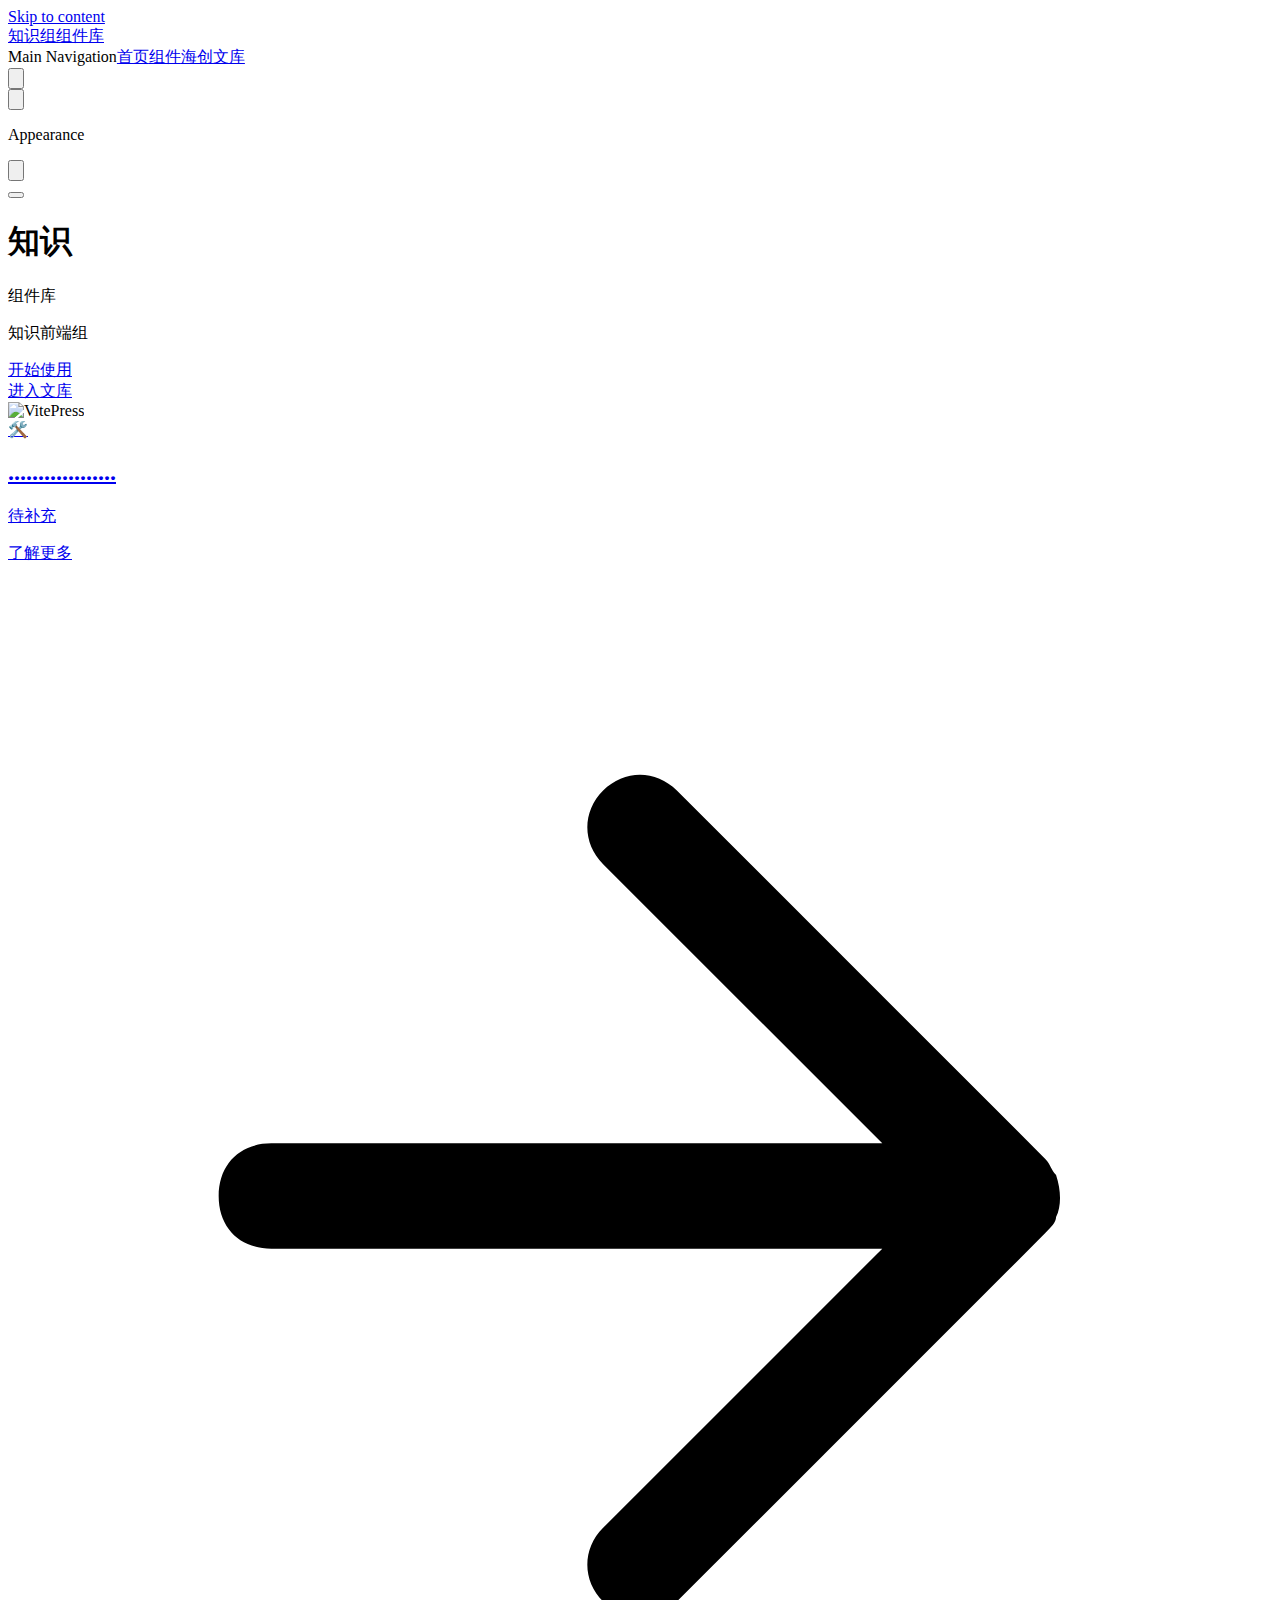
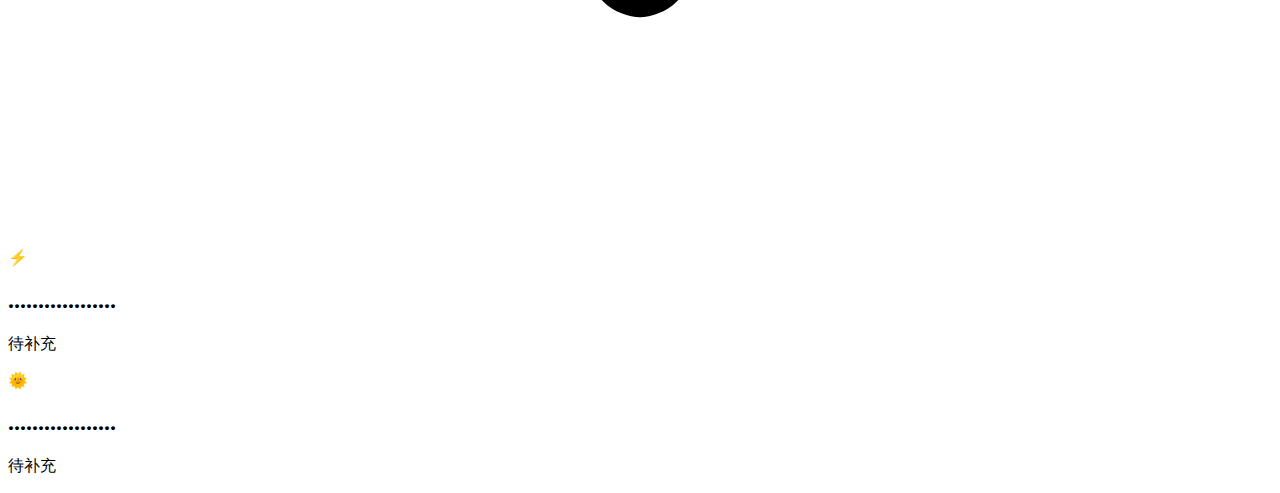
==== commit 481724ae: "fix" ====
--- a/index.html
+++ b/index.html
@@ -5,16 +5,16 @@
     <meta name="viewport" content="width=device-width,initial-scale=1">
     <title>hczy-ui | hczy-ui</title>
     <meta name="description" content="A VitePress site">
-    <link rel="preload stylesheet" href="/assets/style.53aad2ac.css" as="style">
-    <link rel="modulepreload" href="/assets/app.c8b54fea.js">
-    <link rel="modulepreload" href="/assets/index.md.1f86c9ad.lean.js">
+    <link rel="preload stylesheet" href="/zhy-bolg/assets/style.88fe308a.css" as="style">
+    <link rel="modulepreload" href="/zhy-bolg/assets/app.68ad233b.js">
+    <link rel="modulepreload" href="/zhy-bolg/assets/index.md.38afb2d2.lean.js">
     
     <script id="check-dark-light">(()=>{const e=localStorage.getItem("vitepress-theme-appearance")||"",a=window.matchMedia("(prefers-color-scheme: dark)").matches;(!e||e==="auto"?a:e==="dark")&&document.documentElement.classList.add("dark")})();</script>
   </head>
   <body>
-    <div id="app"><div class="Layout" data-v-35c26ed0><!--[--><!--]--><!--[--><span tabindex="-1" data-v-6541619d></span><a href="#VPContent" class="VPSkipLink visually-hidden" data-v-6541619d> Skip to content </a><!--]--><!----><header class="VPNav" data-v-35c26ed0 data-v-e6cbc882><div class="VPNavBar" data-v-e6cbc882 data-v-6816e725><div class="container" data-v-6816e725><div class="title" data-v-6816e725><div class="VPNavBarTitle" data-v-6816e725 data-v-07f332f5><a class="title" href="/" data-v-07f332f5><!--[--><!--]--><!----><!--[-->知识组组件库<!--]--><!--[--><!--]--></a></div></div><div class="content" data-v-6816e725><div class="curtain" data-v-6816e725></div><div class="content-body" data-v-6816e725><!--[--><!--]--><!----><nav aria-labelledby="main-nav-aria-label" class="VPNavBarMenu menu" data-v-6816e725 data-v-8c1210cd><span id="main-nav-aria-label" class="visually-hidden" data-v-8c1210cd>Main Navigation</span><!--[--><!--[--><a class="VPLink link VPNavBarMenuLink active" href="/" data-v-8c1210cd data-v-b1c957cc data-v-ef7fca0d><!--[-->首页<!--]--><!----></a><!--]--><!--[--><a class="VPLink link VPNavBarMenuLink" href="/components/" data-v-8c1210cd data-v-b1c957cc data-v-ef7fca0d><!--[-->组件<!--]--><!----></a><!--]--><!--[--><a class="VPLink link VPNavBarMenuLink" href="https://github.com/..." target="_blank" rel="noreferrer" data-v-8c1210cd data-v-b1c957cc data-v-ef7fca0d><!--[-->海创文库<!--]--><!----></a><!--]--><!--]--></nav><!----><div class="VPNavBarAppearance appearance" data-v-6816e725 data-v-dcaa1253><button class="VPSwitch VPSwitchAppearance" type="button" role="switch" aria-label="toggle dark mode" aria-checked="false" data-v-dcaa1253 data-v-19ba3a77 data-v-4787c10a><span class="check" data-v-4787c10a><span class="icon" data-v-4787c10a><!--[--><svg xmlns="http://www.w3.org/2000/svg" aria-hidden="true" focusable="false" viewbox="0 0 24 24" class="sun" data-v-19ba3a77><path d="M12,18c-3.3,0-6-2.7-6-6s2.7-6,6-6s6,2.7,6,6S15.3,18,12,18zM12,8c-2.2,0-4,1.8-4,4c0,2.2,1.8,4,4,4c2.2,0,4-1.8,4-4C16,9.8,14.2,8,12,8z"></path><path d="M12,4c-0.6,0-1-0.4-1-1V1c0-0.6,0.4-1,1-1s1,0.4,1,1v2C13,3.6,12.6,4,12,4z"></path><path d="M12,24c-0.6,0-1-0.4-1-1v-2c0-0.6,0.4-1,1-1s1,0.4,1,1v2C13,23.6,12.6,24,12,24z"></path><path d="M5.6,6.6c-0.3,0-0.5-0.1-0.7-0.3L3.5,4.9c-0.4-0.4-0.4-1,0-1.4s1-0.4,1.4,0l1.4,1.4c0.4,0.4,0.4,1,0,1.4C6.2,6.5,5.9,6.6,5.6,6.6z"></path><path d="M19.8,20.8c-0.3,0-0.5-0.1-0.7-0.3l-1.4-1.4c-0.4-0.4-0.4-1,0-1.4s1-0.4,1.4,0l1.4,1.4c0.4,0.4,0.4,1,0,1.4C20.3,20.7,20,20.8,19.8,20.8z"></path><path d="M3,13H1c-0.6,0-1-0.4-1-1s0.4-1,1-1h2c0.6,0,1,0.4,1,1S3.6,13,3,13z"></path><path d="M23,13h-2c-0.6,0-1-0.4-1-1s0.4-1,1-1h2c0.6,0,1,0.4,1,1S23.6,13,23,13z"></path><path d="M4.2,20.8c-0.3,0-0.5-0.1-0.7-0.3c-0.4-0.4-0.4-1,0-1.4l1.4-1.4c0.4-0.4,1-0.4,1.4,0s0.4,1,0,1.4l-1.4,1.4C4.7,20.7,4.5,20.8,4.2,20.8z"></path><path d="M18.4,6.6c-0.3,0-0.5-0.1-0.7-0.3c-0.4-0.4-0.4-1,0-1.4l1.4-1.4c0.4-0.4,1-0.4,1.4,0s0.4,1,0,1.4l-1.4,1.4C18.9,6.5,18.6,6.6,18.4,6.6z"></path></svg><svg xmlns="http://www.w3.org/2000/svg" aria-hidden="true" focusable="false" viewbox="0 0 24 24" class="moon" data-v-19ba3a77><path d="M12.1,22c-0.3,0-0.6,0-0.9,0c-5.5-0.5-9.5-5.4-9-10.9c0.4-4.8,4.2-8.6,9-9c0.4,0,0.8,0.2,1,0.5c0.2,0.3,0.2,0.8-0.1,1.1c-2,2.7-1.4,6.4,1.3,8.4c2.1,1.6,5,1.6,7.1,0c0.3-0.2,0.7-0.3,1.1-0.1c0.3,0.2,0.5,0.6,0.5,1c-0.2,2.7-1.5,5.1-3.6,6.8C16.6,21.2,14.4,22,12.1,22zM9.3,4.4c-2.9,1-5,3.6-5.2,6.8c-0.4,4.4,2.8,8.3,7.2,8.7c2.1,0.2,4.2-0.4,5.8-1.8c1.1-0.9,1.9-2.1,2.4-3.4c-2.5,0.9-5.3,0.5-7.5-1.1C9.2,11.4,8.1,7.7,9.3,4.4z"></path></svg><!--]--></span></span></button></div><!----><div class="VPFlyout VPNavBarExtra extra" data-v-6816e725 data-v-fc88e319 data-v-a99ef5df><button type="button" class="button" aria-haspopup="true" aria-expanded="false" aria-label="extra navigation" data-v-a99ef5df><svg xmlns="http://www.w3.org/2000/svg" aria-hidden="true" focusable="false" viewbox="0 0 24 24" class="icon" data-v-a99ef5df><circle cx="12" cy="12" r="2"></circle><circle cx="19" cy="12" r="2"></circle><circle cx="5" cy="12" r="2"></circle></svg></button><div class="menu" data-v-a99ef5df><div class="VPMenu" data-v-a99ef5df data-v-aa92d9ba><!----><!--[--><!--[--><!----><div class="group" data-v-fc88e319><div class="item appearance" data-v-fc88e319><p class="label" data-v-fc88e319>Appearance</p><div class="appearance-action" data-v-fc88e319><button class="VPSwitch VPSwitchAppearance" type="button" role="switch" aria-label="toggle dark mode" aria-checked="false" data-v-fc88e319 data-v-19ba3a77 data-v-4787c10a><span class="check" data-v-4787c10a><span class="icon" data-v-4787c10a><!--[--><svg xmlns="http://www.w3.org/2000/svg" aria-hidden="true" focusable="false" viewbox="0 0 24 24" class="sun" data-v-19ba3a77><path d="M12,18c-3.3,0-6-2.7-6-6s2.7-6,6-6s6,2.7,6,6S15.3,18,12,18zM12,8c-2.2,0-4,1.8-4,4c0,2.2,1.8,4,4,4c2.2,0,4-1.8,4-4C16,9.8,14.2,8,12,8z"></path><path d="M12,4c-0.6,0-1-0.4-1-1V1c0-0.6,0.4-1,1-1s1,0.4,1,1v2C13,3.6,12.6,4,12,4z"></path><path d="M12,24c-0.6,0-1-0.4-1-1v-2c0-0.6,0.4-1,1-1s1,0.4,1,1v2C13,23.6,12.6,24,12,24z"></path><path d="M5.6,6.6c-0.3,0-0.5-0.1-0.7-0.3L3.5,4.9c-0.4-0.4-0.4-1,0-1.4s1-0.4,1.4,0l1.4,1.4c0.4,0.4,0.4,1,0,1.4C6.2,6.5,5.9,6.6,5.6,6.6z"></path><path d="M19.8,20.8c-0.3,0-0.5-0.1-0.7-0.3l-1.4-1.4c-0.4-0.4-0.4-1,0-1.4s1-0.4,1.4,0l1.4,1.4c0.4,0.4,0.4,1,0,1.4C20.3,20.7,20,20.8,19.8,20.8z"></path><path d="M3,13H1c-0.6,0-1-0.4-1-1s0.4-1,1-1h2c0.6,0,1,0.4,1,1S3.6,13,3,13z"></path><path d="M23,13h-2c-0.6,0-1-0.4-1-1s0.4-1,1-1h2c0.6,0,1,0.4,1,1S23.6,13,23,13z"></path><path d="M4.2,20.8c-0.3,0-0.5-0.1-0.7-0.3c-0.4-0.4-0.4-1,0-1.4l1.4-1.4c0.4-0.4,1-0.4,1.4,0s0.4,1,0,1.4l-1.4,1.4C4.7,20.7,4.5,20.8,4.2,20.8z"></path><path d="M18.4,6.6c-0.3,0-0.5-0.1-0.7-0.3c-0.4-0.4-0.4-1,0-1.4l1.4-1.4c0.4-0.4,1-0.4,1.4,0s0.4,1,0,1.4l-1.4,1.4C18.9,6.5,18.6,6.6,18.4,6.6z"></path></svg><svg xmlns="http://www.w3.org/2000/svg" aria-hidden="true" focusable="false" viewbox="0 0 24 24" class="moon" data-v-19ba3a77><path d="M12.1,22c-0.3,0-0.6,0-0.9,0c-5.5-0.5-9.5-5.4-9-10.9c0.4-4.8,4.2-8.6,9-9c0.4,0,0.8,0.2,1,0.5c0.2,0.3,0.2,0.8-0.1,1.1c-2,2.7-1.4,6.4,1.3,8.4c2.1,1.6,5,1.6,7.1,0c0.3-0.2,0.7-0.3,1.1-0.1c0.3,0.2,0.5,0.6,0.5,1c-0.2,2.7-1.5,5.1-3.6,6.8C16.6,21.2,14.4,22,12.1,22zM9.3,4.4c-2.9,1-5,3.6-5.2,6.8c-0.4,4.4,2.8,8.3,7.2,8.7c2.1,0.2,4.2-0.4,5.8-1.8c1.1-0.9,1.9-2.1,2.4-3.4c-2.5,0.9-5.3,0.5-7.5-1.1C9.2,11.4,8.1,7.7,9.3,4.4z"></path></svg><!--]--></span></span></button></div></div></div><!----><!--]--><!--]--></div></div></div><!--[--><!--]--><button type="button" class="VPNavBarHamburger hamburger" aria-label="mobile navigation" aria-expanded="false" aria-controls="VPNavScreen" data-v-6816e725 data-v-3ee3f76e><span class="container" data-v-3ee3f76e><span class="top" data-v-3ee3f76e></span><span class="middle" data-v-3ee3f76e></span><span class="bottom" data-v-3ee3f76e></span></span></button></div></div></div></div><!----></header><!----><!----><div class="VPContent is-home" id="VPContent" data-v-35c26ed0 data-v-f204a556><div class="VPHome" data-v-f204a556 data-v-cc512953><!--[--><!--]--><div class="VPHero has-image VPHomeHero" data-v-cc512953 data-v-f5e2e312><div class="container" data-v-f5e2e312><div class="main" data-v-f5e2e312><h1 class="name" data-v-f5e2e312><span class="clip" data-v-f5e2e312>知识</span></h1><p class="text" data-v-f5e2e312>组件库</p><p class="tagline" data-v-f5e2e312>知识前端组</p><div class="actions" data-v-f5e2e312><!--[--><div class="action" data-v-f5e2e312><a class="VPButton medium brand" href="/components/button/" data-v-f5e2e312 data-v-d3cba29b>开始使用</a></div><div class="action" data-v-f5e2e312><a class="VPButton medium alt" href="/" data-v-f5e2e312 data-v-d3cba29b>进入文库</a></div><!--]--></div></div><div class="image" data-v-f5e2e312><div class="image-container" data-v-f5e2e312><div class="image-bg" data-v-f5e2e312></div><!--[--><!--[--><img class="VPImage image-src" src="/h-ui.gif" alt="VitePress" data-v-1a1588cc><!--]--><!--]--></div></div></div></div><!--[--><!--]--><!--[--><!--]--><div class="VPFeatures VPHomeFeatures" data-v-cc512953 data-v-af860626><div class="container" data-v-af860626><div class="items" data-v-af860626><!--[--><div class="grid-3 item" data-v-af860626><a class="VPLink link VPFeature" href="/guide/start.html" data-v-af860626 data-v-3baa113a data-v-ef7fca0d><!--[--><article class="box" data-v-3baa113a><div class="icon" data-v-3baa113a>🛠️</div><h2 class="title" data-v-3baa113a>..................</h2><p class="details" data-v-3baa113a>待补充</p><div class="link-text" data-v-3baa113a><p class="link-text-value" data-v-3baa113a>了解更多 <svg xmlns="http://www.w3.org/2000/svg" viewbox="0 0 24 24" class="link-text-icon" data-v-3baa113a><path d="M19.9,12.4c0.1-0.2,0.1-0.5,0-0.8c-0.1-0.1-0.1-0.2-0.2-0.3l-7-7c-0.4-0.4-1-0.4-1.4,0s-0.4,1,0,1.4l5.3,5.3H5c-0.6,0-1,0.4-1,1s0.4,1,1,1h11.6l-5.3,5.3c-0.4,0.4-0.4,1,0,1.4c0.2,0.2,0.5,0.3,0.7,0.3s0.5-0.1,0.7-0.3l7-7C19.8,12.6,19.9,12.5,19.9,12.4z"></path></svg></p></div></article><!--]--><!----></a></div><div class="grid-3 item" data-v-af860626><span class="VPLink VPFeature" data-v-af860626 data-v-3baa113a data-v-ef7fca0d><!--[--><article class="box" data-v-3baa113a><div class="icon" data-v-3baa113a>⚡️</div><h2 class="title" data-v-3baa113a>..................</h2><p class="details" data-v-3baa113a>待补充</p><!----></article><!--]--><!----></span></div><div class="grid-3 item" data-v-af860626><span class="VPLink VPFeature" data-v-af860626 data-v-3baa113a data-v-ef7fca0d><!--[--><article class="box" data-v-3baa113a><div class="icon" data-v-3baa113a>🌞</div><h2 class="title" data-v-3baa113a>..................</h2><p class="details" data-v-3baa113a>待补充</p><!----></article><!--]--><!----></span></div><!--]--></div></div></div><!--[--><!--]--><div style="position:relative;" data-v-cc512953><div></div></div></div></div><!----><!--[--><!--]--></div></div>
-    <script>__VP_HASH_MAP__ = JSON.parse("{\"components_index.md\":\"b02fc801\",\"index.md\":\"1f86c9ad\",\"components_button_index.md\":\"ef68890c\"}")</script>
-    <script type="module" async src="/assets/app.c8b54fea.js"></script>
+    <div id="app"><div class="Layout" data-v-35c26ed0><!--[--><!--]--><!--[--><span tabindex="-1" data-v-6541619d></span><a href="#VPContent" class="VPSkipLink visually-hidden" data-v-6541619d> Skip to content </a><!--]--><!----><header class="VPNav" data-v-35c26ed0 data-v-e6cbc882><div class="VPNavBar" data-v-e6cbc882 data-v-6816e725><div class="container" data-v-6816e725><div class="title" data-v-6816e725><div class="VPNavBarTitle" data-v-6816e725 data-v-07f332f5><a class="title" href="/zhy-bolg/" data-v-07f332f5><!--[--><!--]--><!----><!--[-->知识组组件库<!--]--><!--[--><!--]--></a></div></div><div class="content" data-v-6816e725><div class="curtain" data-v-6816e725></div><div class="content-body" data-v-6816e725><!--[--><!--]--><!----><nav aria-labelledby="main-nav-aria-label" class="VPNavBarMenu menu" data-v-6816e725 data-v-8c1210cd><span id="main-nav-aria-label" class="visually-hidden" data-v-8c1210cd>Main Navigation</span><!--[--><!--[--><a class="VPLink link VPNavBarMenuLink active" href="/zhy-bolg/" data-v-8c1210cd data-v-b1c957cc data-v-ef7fca0d><!--[-->首页<!--]--><!----></a><!--]--><!--[--><a class="VPLink link VPNavBarMenuLink" href="/zhy-bolg/components/" data-v-8c1210cd data-v-b1c957cc data-v-ef7fca0d><!--[-->组件<!--]--><!----></a><!--]--><!--[--><a class="VPLink link VPNavBarMenuLink" href="https://github.com/..." target="_blank" rel="noreferrer" data-v-8c1210cd data-v-b1c957cc data-v-ef7fca0d><!--[-->海创文库<!--]--><!----></a><!--]--><!--]--></nav><!----><div class="VPNavBarAppearance appearance" data-v-6816e725 data-v-dcaa1253><button class="VPSwitch VPSwitchAppearance" type="button" role="switch" aria-label="toggle dark mode" aria-checked="false" data-v-dcaa1253 data-v-19ba3a77 data-v-4787c10a><span class="check" data-v-4787c10a><span class="icon" data-v-4787c10a><!--[--><svg xmlns="http://www.w3.org/2000/svg" aria-hidden="true" focusable="false" viewbox="0 0 24 24" class="sun" data-v-19ba3a77><path d="M12,18c-3.3,0-6-2.7-6-6s2.7-6,6-6s6,2.7,6,6S15.3,18,12,18zM12,8c-2.2,0-4,1.8-4,4c0,2.2,1.8,4,4,4c2.2,0,4-1.8,4-4C16,9.8,14.2,8,12,8z"></path><path d="M12,4c-0.6,0-1-0.4-1-1V1c0-0.6,0.4-1,1-1s1,0.4,1,1v2C13,3.6,12.6,4,12,4z"></path><path d="M12,24c-0.6,0-1-0.4-1-1v-2c0-0.6,0.4-1,1-1s1,0.4,1,1v2C13,23.6,12.6,24,12,24z"></path><path d="M5.6,6.6c-0.3,0-0.5-0.1-0.7-0.3L3.5,4.9c-0.4-0.4-0.4-1,0-1.4s1-0.4,1.4,0l1.4,1.4c0.4,0.4,0.4,1,0,1.4C6.2,6.5,5.9,6.6,5.6,6.6z"></path><path d="M19.8,20.8c-0.3,0-0.5-0.1-0.7-0.3l-1.4-1.4c-0.4-0.4-0.4-1,0-1.4s1-0.4,1.4,0l1.4,1.4c0.4,0.4,0.4,1,0,1.4C20.3,20.7,20,20.8,19.8,20.8z"></path><path d="M3,13H1c-0.6,0-1-0.4-1-1s0.4-1,1-1h2c0.6,0,1,0.4,1,1S3.6,13,3,13z"></path><path d="M23,13h-2c-0.6,0-1-0.4-1-1s0.4-1,1-1h2c0.6,0,1,0.4,1,1S23.6,13,23,13z"></path><path d="M4.2,20.8c-0.3,0-0.5-0.1-0.7-0.3c-0.4-0.4-0.4-1,0-1.4l1.4-1.4c0.4-0.4,1-0.4,1.4,0s0.4,1,0,1.4l-1.4,1.4C4.7,20.7,4.5,20.8,4.2,20.8z"></path><path d="M18.4,6.6c-0.3,0-0.5-0.1-0.7-0.3c-0.4-0.4-0.4-1,0-1.4l1.4-1.4c0.4-0.4,1-0.4,1.4,0s0.4,1,0,1.4l-1.4,1.4C18.9,6.5,18.6,6.6,18.4,6.6z"></path></svg><svg xmlns="http://www.w3.org/2000/svg" aria-hidden="true" focusable="false" viewbox="0 0 24 24" class="moon" data-v-19ba3a77><path d="M12.1,22c-0.3,0-0.6,0-0.9,0c-5.5-0.5-9.5-5.4-9-10.9c0.4-4.8,4.2-8.6,9-9c0.4,0,0.8,0.2,1,0.5c0.2,0.3,0.2,0.8-0.1,1.1c-2,2.7-1.4,6.4,1.3,8.4c2.1,1.6,5,1.6,7.1,0c0.3-0.2,0.7-0.3,1.1-0.1c0.3,0.2,0.5,0.6,0.5,1c-0.2,2.7-1.5,5.1-3.6,6.8C16.6,21.2,14.4,22,12.1,22zM9.3,4.4c-2.9,1-5,3.6-5.2,6.8c-0.4,4.4,2.8,8.3,7.2,8.7c2.1,0.2,4.2-0.4,5.8-1.8c1.1-0.9,1.9-2.1,2.4-3.4c-2.5,0.9-5.3,0.5-7.5-1.1C9.2,11.4,8.1,7.7,9.3,4.4z"></path></svg><!--]--></span></span></button></div><!----><div class="VPFlyout VPNavBarExtra extra" data-v-6816e725 data-v-fc88e319 data-v-a99ef5df><button type="button" class="button" aria-haspopup="true" aria-expanded="false" aria-label="extra navigation" data-v-a99ef5df><svg xmlns="http://www.w3.org/2000/svg" aria-hidden="true" focusable="false" viewbox="0 0 24 24" class="icon" data-v-a99ef5df><circle cx="12" cy="12" r="2"></circle><circle cx="19" cy="12" r="2"></circle><circle cx="5" cy="12" r="2"></circle></svg></button><div class="menu" data-v-a99ef5df><div class="VPMenu" data-v-a99ef5df data-v-aa92d9ba><!----><!--[--><!--[--><!----><div class="group" data-v-fc88e319><div class="item appearance" data-v-fc88e319><p class="label" data-v-fc88e319>Appearance</p><div class="appearance-action" data-v-fc88e319><button class="VPSwitch VPSwitchAppearance" type="button" role="switch" aria-label="toggle dark mode" aria-checked="false" data-v-fc88e319 data-v-19ba3a77 data-v-4787c10a><span class="check" data-v-4787c10a><span class="icon" data-v-4787c10a><!--[--><svg xmlns="http://www.w3.org/2000/svg" aria-hidden="true" focusable="false" viewbox="0 0 24 24" class="sun" data-v-19ba3a77><path d="M12,18c-3.3,0-6-2.7-6-6s2.7-6,6-6s6,2.7,6,6S15.3,18,12,18zM12,8c-2.2,0-4,1.8-4,4c0,2.2,1.8,4,4,4c2.2,0,4-1.8,4-4C16,9.8,14.2,8,12,8z"></path><path d="M12,4c-0.6,0-1-0.4-1-1V1c0-0.6,0.4-1,1-1s1,0.4,1,1v2C13,3.6,12.6,4,12,4z"></path><path d="M12,24c-0.6,0-1-0.4-1-1v-2c0-0.6,0.4-1,1-1s1,0.4,1,1v2C13,23.6,12.6,24,12,24z"></path><path d="M5.6,6.6c-0.3,0-0.5-0.1-0.7-0.3L3.5,4.9c-0.4-0.4-0.4-1,0-1.4s1-0.4,1.4,0l1.4,1.4c0.4,0.4,0.4,1,0,1.4C6.2,6.5,5.9,6.6,5.6,6.6z"></path><path d="M19.8,20.8c-0.3,0-0.5-0.1-0.7-0.3l-1.4-1.4c-0.4-0.4-0.4-1,0-1.4s1-0.4,1.4,0l1.4,1.4c0.4,0.4,0.4,1,0,1.4C20.3,20.7,20,20.8,19.8,20.8z"></path><path d="M3,13H1c-0.6,0-1-0.4-1-1s0.4-1,1-1h2c0.6,0,1,0.4,1,1S3.6,13,3,13z"></path><path d="M23,13h-2c-0.6,0-1-0.4-1-1s0.4-1,1-1h2c0.6,0,1,0.4,1,1S23.6,13,23,13z"></path><path d="M4.2,20.8c-0.3,0-0.5-0.1-0.7-0.3c-0.4-0.4-0.4-1,0-1.4l1.4-1.4c0.4-0.4,1-0.4,1.4,0s0.4,1,0,1.4l-1.4,1.4C4.7,20.7,4.5,20.8,4.2,20.8z"></path><path d="M18.4,6.6c-0.3,0-0.5-0.1-0.7-0.3c-0.4-0.4-0.4-1,0-1.4l1.4-1.4c0.4-0.4,1-0.4,1.4,0s0.4,1,0,1.4l-1.4,1.4C18.9,6.5,18.6,6.6,18.4,6.6z"></path></svg><svg xmlns="http://www.w3.org/2000/svg" aria-hidden="true" focusable="false" viewbox="0 0 24 24" class="moon" data-v-19ba3a77><path d="M12.1,22c-0.3,0-0.6,0-0.9,0c-5.5-0.5-9.5-5.4-9-10.9c0.4-4.8,4.2-8.6,9-9c0.4,0,0.8,0.2,1,0.5c0.2,0.3,0.2,0.8-0.1,1.1c-2,2.7-1.4,6.4,1.3,8.4c2.1,1.6,5,1.6,7.1,0c0.3-0.2,0.7-0.3,1.1-0.1c0.3,0.2,0.5,0.6,0.5,1c-0.2,2.7-1.5,5.1-3.6,6.8C16.6,21.2,14.4,22,12.1,22zM9.3,4.4c-2.9,1-5,3.6-5.2,6.8c-0.4,4.4,2.8,8.3,7.2,8.7c2.1,0.2,4.2-0.4,5.8-1.8c1.1-0.9,1.9-2.1,2.4-3.4c-2.5,0.9-5.3,0.5-7.5-1.1C9.2,11.4,8.1,7.7,9.3,4.4z"></path></svg><!--]--></span></span></button></div></div></div><!----><!--]--><!--]--></div></div></div><!--[--><!--]--><button type="button" class="VPNavBarHamburger hamburger" aria-label="mobile navigation" aria-expanded="false" aria-controls="VPNavScreen" data-v-6816e725 data-v-3ee3f76e><span class="container" data-v-3ee3f76e><span class="top" data-v-3ee3f76e></span><span class="middle" data-v-3ee3f76e></span><span class="bottom" data-v-3ee3f76e></span></span></button></div></div></div></div><!----></header><!----><!----><div class="VPContent is-home" id="VPContent" data-v-35c26ed0 data-v-f204a556><div class="VPHome" data-v-f204a556 data-v-cc512953><!--[--><!--]--><div class="VPHero has-image VPHomeHero" data-v-cc512953 data-v-f5e2e312><div class="container" data-v-f5e2e312><div class="main" data-v-f5e2e312><h1 class="name" data-v-f5e2e312><span class="clip" data-v-f5e2e312>知识</span></h1><p class="text" data-v-f5e2e312>组件库</p><p class="tagline" data-v-f5e2e312>知识前端组</p><div class="actions" data-v-f5e2e312><!--[--><div class="action" data-v-f5e2e312><a class="VPButton medium brand" href="/zhy-bolg/components/button/" data-v-f5e2e312 data-v-d3cba29b>开始使用</a></div><div class="action" data-v-f5e2e312><a class="VPButton medium alt" href="/zhy-bolg/" data-v-f5e2e312 data-v-d3cba29b>进入文库</a></div><!--]--></div></div><div class="image" data-v-f5e2e312><div class="image-container" data-v-f5e2e312><div class="image-bg" data-v-f5e2e312></div><!--[--><!--[--><img class="VPImage image-src" src="/zhy-bolg/h-ui.gif" alt="VitePress" data-v-1a1588cc><!--]--><!--]--></div></div></div></div><!--[--><!--]--><!--[--><!--]--><div class="VPFeatures VPHomeFeatures" data-v-cc512953 data-v-af860626><div class="container" data-v-af860626><div class="items" data-v-af860626><!--[--><div class="grid-3 item" data-v-af860626><a class="VPLink link VPFeature" href="/zhy-bolg/guide/start.html" data-v-af860626 data-v-3baa113a data-v-ef7fca0d><!--[--><article class="box" data-v-3baa113a><div class="icon" data-v-3baa113a>🛠️</div><h2 class="title" data-v-3baa113a>..................</h2><p class="details" data-v-3baa113a>待补充</p><div class="link-text" data-v-3baa113a><p class="link-text-value" data-v-3baa113a>了解更多 <svg xmlns="http://www.w3.org/2000/svg" viewbox="0 0 24 24" class="link-text-icon" data-v-3baa113a><path d="M19.9,12.4c0.1-0.2,0.1-0.5,0-0.8c-0.1-0.1-0.1-0.2-0.2-0.3l-7-7c-0.4-0.4-1-0.4-1.4,0s-0.4,1,0,1.4l5.3,5.3H5c-0.6,0-1,0.4-1,1s0.4,1,1,1h11.6l-5.3,5.3c-0.4,0.4-0.4,1,0,1.4c0.2,0.2,0.5,0.3,0.7,0.3s0.5-0.1,0.7-0.3l7-7C19.8,12.6,19.9,12.5,19.9,12.4z"></path></svg></p></div></article><!--]--><!----></a></div><div class="grid-3 item" data-v-af860626><span class="VPLink VPFeature" data-v-af860626 data-v-3baa113a data-v-ef7fca0d><!--[--><article class="box" data-v-3baa113a><div class="icon" data-v-3baa113a>⚡️</div><h2 class="title" data-v-3baa113a>..................</h2><p class="details" data-v-3baa113a>待补充</p><!----></article><!--]--><!----></span></div><div class="grid-3 item" data-v-af860626><span class="VPLink VPFeature" data-v-af860626 data-v-3baa113a data-v-ef7fca0d><!--[--><article class="box" data-v-3baa113a><div class="icon" data-v-3baa113a>🌞</div><h2 class="title" data-v-3baa113a>..................</h2><p class="details" data-v-3baa113a>待补充</p><!----></article><!--]--><!----></span></div><!--]--></div></div></div><!--[--><!--]--><div style="position:relative;" data-v-cc512953><div></div></div></div></div><!----><!--[--><!--]--></div></div>
+    <script>__VP_HASH_MAP__ = JSON.parse("{\"components_index.md\":\"73ed1977\",\"index.md\":\"38afb2d2\",\"components_button_index.md\":\"a5f5a245\"}")</script>
+    <script type="module" async src="/zhy-bolg/assets/app.68ad233b.js"></script>
     
   </body>
 </html>